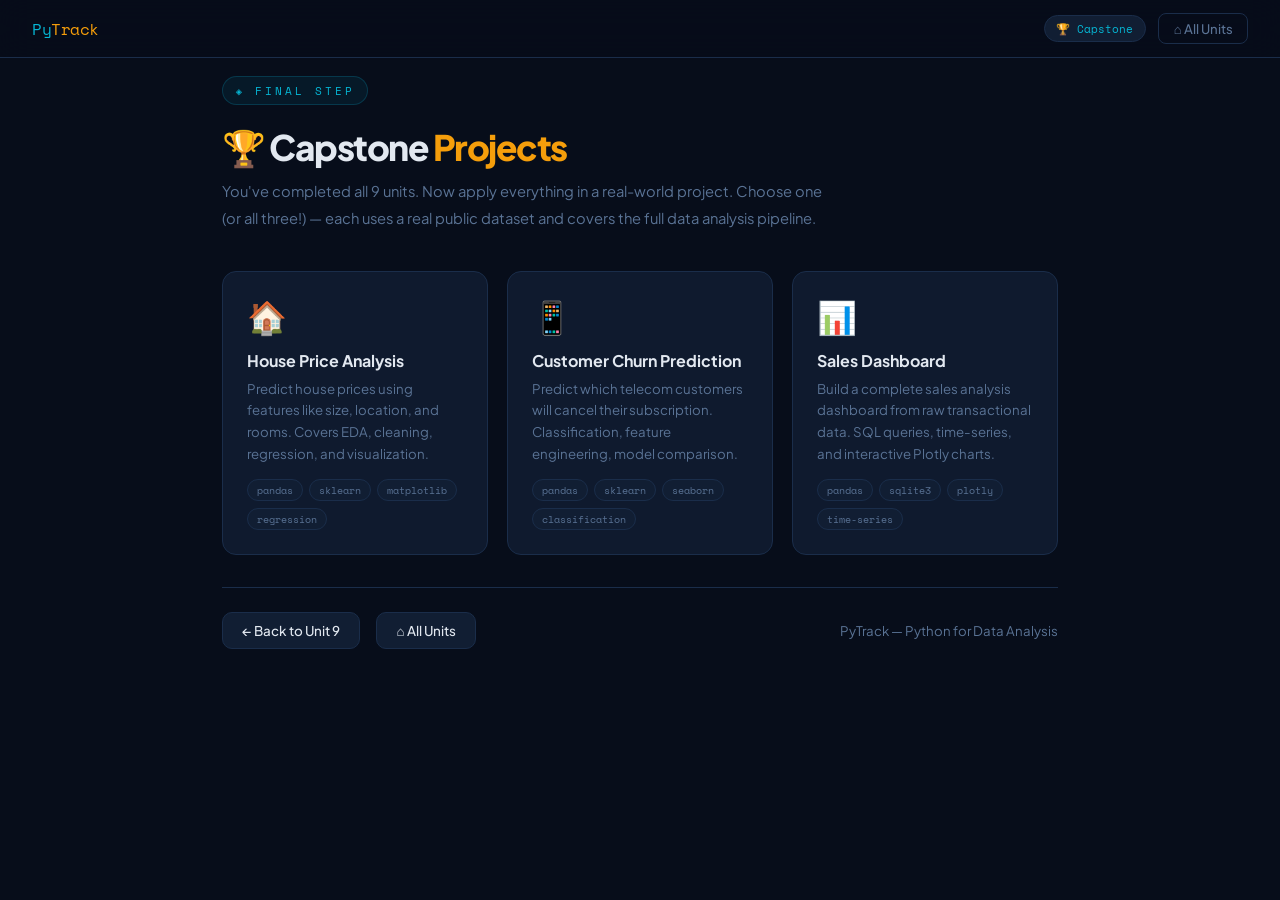
==== capstone.html @ b02cf236 "Add files via upload" ====
<!DOCTYPE html>
<html lang="en">
<head>
<meta charset="UTF-8"/>
<meta name="viewport" content="width=device-width, initial-scale=1.0"/>
<title>Capstone Projects | PyTrack</title>
<link rel="stylesheet" href="css/style.css"/>
</head>
<body>
<nav>
  <a class="nav-logo" href="index.html">Py<span>Track</span></a>
  <div class="nav-right">
    <div class="progress-badge" id="nav-progress">🏆 Capstone</div>
    <a class="btn-outline" href="index.html">⌂ All Units</a>
  </div>
</nav>

<div class="capstone-page">
  <div class="capstone-hero">
    <div class="hero-tag">Final Step</div>
    <h1>🏆 Capstone <em>Projects</em></h1>
    <p>You've completed all 9 units. Now apply everything in a real-world project. Choose one (or all three!) — each uses a real public dataset and covers the full data analysis pipeline.</p>
  </div>

  <div class="project-grid">
    <div class="project-card" id="card-1" onclick="showProject(1)">
      <div class="project-icon">🏠</div>
      <div class="project-title">House Price Analysis</div>
      <div class="project-desc">Predict house prices using features like size, location, and rooms. Covers EDA, cleaning, regression, and visualization.</div>
      <div class="project-tags">
        <span class="project-tag">pandas</span>
        <span class="project-tag">sklearn</span>
        <span class="project-tag">matplotlib</span>
        <span class="project-tag">regression</span>
      </div>
    </div>
    <div class="project-card" id="card-2" onclick="showProject(2)">
      <div class="project-icon">📱</div>
      <div class="project-title">Customer Churn Prediction</div>
      <div class="project-desc">Predict which telecom customers will cancel their subscription. Classification, feature engineering, model comparison.</div>
      <div class="project-tags">
        <span class="project-tag">pandas</span>
        <span class="project-tag">sklearn</span>
        <span class="project-tag">seaborn</span>
        <span class="project-tag">classification</span>
      </div>
    </div>
    <div class="project-card" id="card-3" onclick="showProject(3)">
      <div class="project-icon">📊</div>
      <div class="project-title">Sales Dashboard</div>
      <div class="project-desc">Build a complete sales analysis dashboard from raw transactional data. SQL queries, time-series, and interactive Plotly charts.</div>
      <div class="project-tags">
        <span class="project-tag">pandas</span>
        <span class="project-tag">sqlite3</span>
        <span class="project-tag">plotly</span>
        <span class="project-tag">time-series</span>
      </div>
    </div>
  </div>

  <!-- Project Detail: House Prices -->
  <div class="project-detail" id="detail-1">
    <h3>🏠 Project 1 — House Price Analysis</h3>
    <p style="color:var(--muted);font-size:.88rem;margin-bottom:1.2rem">Estimated time: 4-6 hours | Difficulty: ⭐⭐⭐</p>
    <ol class="project-steps">
      <li><strong>Load & Explore</strong> — Load the dataset, check dtypes, missing values, and basic stats. Answer: what's the average price? Which city has the most listings?</li>
      <li><strong>Visualize</strong> — Plot price distribution (histogram), price vs size (scatter), average price by city (bar chart). Use seaborn for a correlation heatmap.</li>
      <li><strong>Clean</strong> — Handle missing values, remove outliers (prices > 3× IQR), encode categorical columns (city, type).</li>
      <li><strong>Feature Engineering</strong> — Create: price_per_sqm, is_new (year > 2018), district_avg_price.</li>
      <li><strong>Model</strong> — Train LinearRegression and RandomForestRegressor. Compare RMSE and R² on the test set.</li>
      <li><strong>Report</strong> — Write a 1-page summary: key findings, best model, what features matter most.</li>
    </ol>
    <h3 style="margin-top:1.5rem;font-size:.95rem;color:var(--accent2)">📦 Suggested Datasets</h3>
    <table class="dataset-table">
      <thead><tr><th>Dataset</th><th>Source</th><th>Size</th></tr></thead>
      <tbody>
        <tr><td>House Prices — Advanced Regression</td><td><a class="dataset-link" href="https://www.kaggle.com/c/house-prices-advanced-regression-techniques/data" target="_blank">kaggle.com →</a></td><td>1,460 rows</td></tr>
        <tr><td>Ames Housing Dataset</td><td><a class="dataset-link" href="https://www.openml.org/d/42165" target="_blank">openml.org →</a></td><td>2,919 rows</td></tr>
        <tr><td>Cairo Real Estate (scrape)</td><td><a class="dataset-link" href="https://aqarmap.com.eg" target="_blank">aqarmap.com.eg →</a></td><td>Live data</td></tr>
      </tbody>
    </table>
    <div class="code-block" style="margin-top:1rem"><div class="code-header"><span>python — starter code</span><button class="copy-btn" onclick="copyCode(this)">copy</button></div><div class="code-body">import pandas as pd
import matplotlib.pyplot as plt
import seaborn as sns
from sklearn.model_selection import train_test_split
from sklearn.ensemble import RandomForestRegressor
from sklearn.metrics import r2_score, mean_squared_error
import numpy as np

# 1. Load data (replace with your CSV path)
df = pd.read_csv('house_prices.csv')
print(df.shape, df.dtypes)
print(df.describe())

# 2. Quick EDA
print("\nMissing values:\n", df.isnull().sum()[df.isnull().sum() > 0])
print("\nSample:\n", df.head())

# 3. Visualize price distribution
plt.figure(figsize=(10, 4))
plt.subplot(1, 2, 1)
df['SalePrice'].hist(bins=50, color='steelblue', edgecolor='black')
plt.title('Price Distribution')
plt.subplot(1, 2, 2)
sns.scatterplot(data=df, x='GrLivArea', y='SalePrice', alpha=0.5)
plt.title('Size vs Price')
plt.tight_layout()
plt.savefig('eda.png', dpi=150)
plt.show()

# 4. Simple model (extend this!)
features = ['GrLivArea', 'BedroomAbvGr', 'FullBath', 'YearBuilt']
df_clean = df[features + ['SalePrice']].dropna()
X = df_clean[features]
y = df_clean['SalePrice']

X_tr, X_te, y_tr, y_te = train_test_split(X, y, test_size=0.2, random_state=42)
model = RandomForestRegressor(100, random_state=42)
model.fit(X_tr, y_tr)
print(f"\nR²: {r2_score(y_te, model.predict(X_te)):.3f}")
print(f"RMSE: ${mean_squared_error(y_te, model.predict(X_te))**0.5:,.0f}")</div></div>
  </div>

  <!-- Project Detail: Churn -->
  <div class="project-detail" id="detail-2">
    <h3>📱 Project 2 — Customer Churn Prediction</h3>
    <p style="color:var(--muted);font-size:.88rem;margin-bottom:1.2rem">Estimated time: 5-7 hours | Difficulty: ⭐⭐⭐⭐</p>
    <ol class="project-steps">
      <li><strong>Load & Explore</strong> — Load the Telco churn dataset. What % of customers churned? Which features correlate most with churn?</li>
      <li><strong>Clean & Encode</strong> — Convert TotalCharges to numeric, encode Yes/No columns as 0/1, one-hot encode multi-class columns.</li>
      <li><strong>Visualize</strong> — Churn rate by contract type, monthly charges for churned vs retained (boxplot), correlation heatmap.</li>
      <li><strong>Feature Engineering</strong> — Create: charges_per_month_ratio, has_multiple_services (sum of add-ons).</li>
      <li><strong>Model & Compare</strong> — Train LogisticRegression, RandomForest, and GradientBoostingClassifier. Compare F1 score and ROC-AUC.</li>
      <li><strong>Business Insight</strong> — Which customers are most at risk? What would you recommend to the business to reduce churn?</li>
    </ol>
    <h3 style="margin-top:1.5rem;font-size:.95rem;color:var(--accent2)">📦 Dataset</h3>
    <table class="dataset-table">
      <thead><tr><th>Dataset</th><th>Source</th><th>Size</th></tr></thead>
      <tbody>
        <tr><td>Telco Customer Churn</td><td><a class="dataset-link" href="https://www.kaggle.com/datasets/blastchar/telco-customer-churn" target="_blank">kaggle.com →</a></td><td>7,043 rows</td></tr>
        <tr><td>IBM Churn Dataset</td><td><a class="dataset-link" href="https://www.ibm.com/communities/analytics/watson-analytics-blog/guide-to-sample-datasets/" target="_blank">ibm.com →</a></td><td>3,000 rows</td></tr>
      </tbody>
    </table>
    <div class="code-block" style="margin-top:1rem"><div class="code-header"><span>python — starter code</span><button class="copy-btn" onclick="copyCode(this)">copy</button></div><div class="code-body">import pandas as pd
import seaborn as sns
import matplotlib.pyplot as plt
from sklearn.ensemble import RandomForestClassifier, GradientBoostingClassifier
from sklearn.linear_model import LogisticRegression
from sklearn.model_selection import train_test_split, cross_val_score
from sklearn.preprocessing import StandardScaler, LabelEncoder
from sklearn.metrics import classification_report, roc_auc_score

# Load
df = pd.read_csv('WA_Fn-UseC_-Telco-Customer-Churn.csv')
df['TotalCharges'] = pd.to_numeric(df['TotalCharges'], errors='coerce')
df.dropna(inplace=True)
df['Churn'] = (df['Churn'] == 'Yes').astype(int)

print(f"Churn rate: {df['Churn'].mean():.1%}")

# Encode binary columns
binary_cols = ['Partner','Dependents','PhoneService','PaperlessBilling']
for col in binary_cols:
    df[col] = (df[col] == 'Yes').astype(int)

# One-hot encode
df = pd.get_dummies(df, columns=['InternetService','Contract','PaymentMethod'])

# Features
drop_cols = ['customerID','Churn']
X = df.drop(columns=drop_cols)
y = df['Churn']

X_tr, X_te, y_tr, y_te = train_test_split(X, y, test_size=0.2, random_state=42, stratify=y)
sc = StandardScaler()
X_tr = sc.fit_transform(X_tr); X_te = sc.transform(X_te)

# Compare models
for name, m in [
    ('Logistic',    LogisticRegression(max_iter=1000)),
    ('RandomForest',RandomForestClassifier(100, random_state=42)),
    ('GradBoost',   GradientBoostingClassifier(100, random_state=42))
]:
    m.fit(X_tr, y_tr)
    pred = m.predict(X_te)
    auc = roc_auc_score(y_te, m.predict_proba(X_te)[:,1])
    print(f"{name:15} | F1: {classification_report(y_te,pred,output_dict=True)['1']['f1-score']:.3f} | AUC: {auc:.3f}")</div></div>
  </div>

  <!-- Project Detail: Sales Dashboard -->
  <div class="project-detail" id="detail-3">
    <h3>📊 Project 3 — Sales Dashboard</h3>
    <p style="color:var(--muted);font-size:.88rem;margin-bottom:1.2rem">Estimated time: 6-8 hours | Difficulty: ⭐⭐⭐⭐⭐</p>
    <ol class="project-steps">
      <li><strong>Load into SQLite</strong> — Load the Superstore dataset into an SQLite database. Create tables: orders, products, customers.</li>
      <li><strong>SQL Analysis</strong> — Write SQL queries: monthly revenue, top 10 products, revenue by region, average order value by customer segment.</li>
      <li><strong>Time Series</strong> — Plot monthly revenue trend with 3-month rolling average. Find seasonality patterns.</li>
      <li><strong>Plotly Dashboard</strong> — Build 4 interactive charts: revenue trend, top products bar, region pie chart, profit scatter.</li>
      <li><strong>Export HTML</strong> — Use plotly.io.write_html() to export the dashboard as a standalone HTML file.</li>
      <li><strong>Insights Report</strong> — Write 5 key business insights with supporting charts.</li>
    </ol>
    <h3 style="margin-top:1.5rem;font-size:.95rem;color:var(--accent2)">📦 Dataset</h3>
    <table class="dataset-table">
      <thead><tr><th>Dataset</th><th>Source</th><th>Size</th></tr></thead>
      <tbody>
        <tr><td>Superstore Sales</td><td><a class="dataset-link" href="https://www.kaggle.com/datasets/vivek468/superstore-dataset-final" target="_blank">kaggle.com →</a></td><td>9,994 rows</td></tr>
        <tr><td>Brazilian E-Commerce (Olist)</td><td><a class="dataset-link" href="https://www.kaggle.com/datasets/olistbr/brazilian-ecommerce" target="_blank">kaggle.com →</a></td><td>100k+ rows</td></tr>
      </tbody>
    </table>
    <div class="code-block" style="margin-top:1rem"><div class="code-header"><span>python — starter code</span><button class="copy-btn" onclick="copyCode(this)">copy</button></div><div class="code-body">import pandas as pd
import sqlite3
import plotly.express as px
import plotly.graph_objects as go
from plotly.subplots import make_subplots

# 1. Load into SQLite
df = pd.read_csv('superstore.csv', encoding='latin-1')
df['Order Date'] = pd.to_datetime(df['Order Date'])
df['Month'] = df['Order Date'].dt.to_period('M').astype(str)

conn = sqlite3.connect('superstore.db')
df.to_sql('orders', conn, if_exists='replace', index=False)
print("Loaded:", len(df), "orders")

# 2. SQL analysis
monthly = pd.read_sql_query("""
  SELECT Month, SUM(Sales) as revenue, SUM(Profit) as profit,
         COUNT(*) as orders
  FROM orders GROUP BY Month ORDER BY Month
""", conn)
monthly['rolling_3m'] = monthly['revenue'].rolling(3).mean()

top_products = pd.read_sql_query("""
  SELECT "Product Name", SUM(Sales) as total
  FROM orders GROUP BY "Product Name"
  ORDER BY total DESC LIMIT 10
""", conn)

# 3. Interactive dashboard
fig = make_subplots(
    rows=2, cols=2,
    subplot_titles=['Monthly Revenue', 'Top 10 Products', 'Revenue by Region', 'Sales vs Profit'],
    specs=[[{"type":"scatter"},{"type":"bar"}],[{"type":"pie"},{"type":"scatter"}]]
)
fig.add_trace(go.Scatter(x=monthly['Month'], y=monthly['revenue'], name='Revenue', line=dict(color='#3b82f6')), row=1, col=1)
fig.add_trace(go.Scatter(x=monthly['Month'], y=monthly['rolling_3m'], name='3M Avg', line=dict(dash='dash', color='#f59e0b')), row=1, col=1)
fig.add_trace(go.Bar(x=top_products['total'], y=top_products['Product Name'], orientation='h', marker_color='#06b6d4'), row=1, col=2)

region = pd.read_sql_query("SELECT Region, SUM(Sales) as rev FROM orders GROUP BY Region", conn)
fig.add_trace(go.Pie(labels=region['Region'], values=region['rev']), row=2, col=1)
fig.add_trace(go.Scatter(x=df['Sales'], y=df['Profit'], mode='markers', marker=dict(opacity=0.4, color='#10b981')), row=2, col=2)

fig.update_layout(title='📊 Superstore Sales Dashboard', height=700, template='plotly_dark', showlegend=False)
fig.write_html('dashboard.html')
print("Dashboard saved to dashboard.html")
fig.show()</div></div>
  </div>

  <!-- Back to units -->
  <div style="margin-top:2rem;padding-top:1.5rem;border-top:1px solid var(--border);display:flex;gap:1rem;align-items:center">
    <a href="units/unit-9.html" class="btn-nav">← Back to Unit 9</a>
    <a href="index.html" class="btn-nav">⌂ All Units</a>
    <span style="color:var(--muted);font-size:.83rem;margin-left:auto">PyTrack — Python for Data Analysis</span>
  </div>
</div>

<script>
function showProject(n) {
  document.querySelectorAll('.project-detail').forEach(d => d.classList.remove('show'));
  document.querySelectorAll('.project-card').forEach(c => c.classList.remove('active'));
  const detail = document.getElementById('detail-' + n);
  const card   = document.getElementById('card-' + n);
  detail.classList.add('show');
  card.classList.add('active');
  detail.scrollIntoView({ behavior: 'smooth', block: 'nearest' });
}
function copyCode(btn) {
  const code = btn.closest('.code-block').querySelector('.code-body').textContent;
  navigator.clipboard.writeText(code).then(() => {
    btn.textContent = 'copied!';
    setTimeout(() => btn.textContent = 'copy', 2000);
  });
}
</script>
</body>
</html>
---- css/style.css ----
@import url('https://fonts.googleapis.com/css2?family=Space+Mono:wght@400;700&family=Plus+Jakarta+Sans:wght@300;400;500;600;700;800&display=swap');

:root {
  --bg:      #070d1a;
  --bg2:     #0d1525;
  --bg3:     #111e33;
  --card:    #0f1a2e;
  --border:  #1a2d4a;
  --accent:  #3b82f6;
  --accent2: #06b6d4;
  --accent3: #f59e0b;
  --green:   #10b981;
  --red:     #ef4444;
  --text:    #e2e8f0;
  --muted:   #5a7395;
  --mono:    'Space Mono', monospace;
  --sans:    'Plus Jakarta Sans', sans-serif;
  --radius:  14px;
}
*,*::before,*::after{margin:0;padding:0;box-sizing:border-box}
html{scroll-behavior:smooth}
body{background:var(--bg);color:var(--text);font-family:var(--sans);min-height:100vh;overflow-x:hidden}

/* NAV */
nav{position:fixed;top:0;left:0;right:0;z-index:100;background:rgba(7,13,26,.92);backdrop-filter:blur(16px);border-bottom:1px solid var(--border);padding:0 2rem;height:58px;display:flex;align-items:center;justify-content:space-between}
.nav-logo{font-family:var(--mono);font-size:1rem;color:var(--accent2);text-decoration:none;letter-spacing:-.5px}
.nav-logo span{color:var(--accent3)}
.nav-right{display:flex;align-items:center;gap:.8rem}
.progress-badge{font-family:var(--mono);font-size:.7rem;background:var(--bg3);border:1px solid var(--border);padding:.28rem .7rem;border-radius:20px;color:var(--accent2)}
.btn-outline{background:none;border:1px solid var(--border);color:var(--muted);padding:.36rem .9rem;border-radius:8px;cursor:pointer;font-family:var(--sans);font-size:.82rem;font-weight:500;transition:all .2s;text-decoration:none;display:inline-flex;align-items:center;gap:.4rem}
.btn-outline:hover{border-color:var(--accent);color:var(--text)}

/* HERO */
.hero{padding:100px 2rem 60px;max-width:1100px;margin:0 auto;position:relative}
.hero::before{content:'';position:absolute;top:-100px;left:-200px;width:600px;height:600px;background:radial-gradient(circle,rgba(59,130,246,.1) 0%,transparent 70%);pointer-events:none;animation:blobFloat 8s ease-in-out infinite}
.hero::after{content:'';position:absolute;top:50px;right:-100px;width:400px;height:400px;background:radial-gradient(circle,rgba(6,182,212,.07) 0%,transparent 70%);pointer-events:none;animation:blobFloat 11s ease-in-out infinite reverse}
@keyframes blobFloat{0%,100%{transform:translateY(0) scale(1)}50%{transform:translateY(-28px) scale(1.04)}}

.hero-tag{font-family:var(--mono);font-size:.68rem;color:var(--accent2);letter-spacing:3px;text-transform:uppercase;margin-bottom:1.2rem;display:inline-flex;align-items:center;gap:.6rem;background:rgba(6,182,212,.08);border:1px solid rgba(6,182,212,.2);padding:.35rem .8rem;border-radius:20px;animation:fadeInDown .6s ease both}
.hero-tag::before{content:'◈';font-size:.65rem}

h1.hero-title{font-size:clamp(2.8rem,7vw,5rem);font-weight:800;line-height:1.04;letter-spacing:-3px;margin-bottom:1.4rem;animation:fadeInUp .7s ease .1s both}
h1.hero-title em{font-style:normal;color:transparent;background:linear-gradient(135deg,var(--accent2),var(--accent));-webkit-background-clip:text;background-clip:text}

.hero-sub{color:var(--muted);font-size:1.05rem;max-width:480px;line-height:1.8;margin-bottom:2.5rem;animation:fadeInUp .7s ease .2s both}

.hero-stats{display:flex;gap:0;margin-bottom:2.5rem;flex-wrap:wrap;background:var(--bg3);border:1px solid var(--border);border-radius:var(--radius);overflow:hidden;animation:fadeInUp .7s ease .3s both;width:fit-content}
.stat{display:flex;flex-direction:column;align-items:center;gap:.2rem;padding:1rem 2rem;border-right:1px solid var(--border)}
.stat:last-child{border-right:none}
.stat-num{font-family:var(--mono);font-size:1.6rem;font-weight:700;background:linear-gradient(135deg,var(--accent2),var(--accent));-webkit-background-clip:text;background-clip:text;color:transparent}
.stat-lbl{font-size:.68rem;color:var(--muted);text-transform:uppercase;letter-spacing:1px}

.overall-progress{background:var(--bg3);border:1px solid var(--border);border-radius:var(--radius);padding:1rem 1.4rem;margin-bottom:2.8rem;display:flex;align-items:center;gap:1.5rem;animation:fadeInUp .7s ease .4s both}
.op-label{font-family:var(--mono);font-size:.67rem;color:var(--muted);white-space:nowrap;text-transform:uppercase;letter-spacing:1px}
.op-bar{flex:1;height:5px;background:var(--border);border-radius:3px;overflow:hidden}
.op-fill{height:100%;background:linear-gradient(90deg,var(--accent),var(--accent2));border-radius:3px;transition:width .6s ease}
.op-pct{font-family:var(--mono);font-size:.82rem;color:var(--accent2);white-space:nowrap}

/* UNIT CARDS */
.units-grid{display:grid;grid-template-columns:repeat(auto-fill,minmax(270px,1fr));gap:1rem}

.unit-card{background:var(--card);border:1px solid var(--border);border-radius:var(--radius);padding:1.3rem;cursor:pointer;transition:border-color .2s,transform .2s,box-shadow .2s;text-decoration:none;display:block;color:inherit;position:relative;overflow:hidden}
.unit-card:nth-child(1){animation:fadeInUp .5s ease .05s both}
.unit-card:nth-child(2){animation:fadeInUp .5s ease .1s both}
.unit-card:nth-child(3){animation:fadeInUp .5s ease .15s both}
.unit-card:nth-child(4){animation:fadeInUp .5s ease .2s both}
.unit-card:nth-child(5){animation:fadeInUp .5s ease .25s both}
.unit-card:nth-child(6){animation:fadeInUp .5s ease .3s both}
.unit-card:nth-child(7){animation:fadeInUp .5s ease .35s both}
.unit-card:nth-child(8){animation:fadeInUp .5s ease .4s both}
.unit-card:hover{border-color:var(--accent2);transform:translateY(-4px);box-shadow:0 16px 48px rgba(6,182,212,.1)}
.unit-card.done{border-color:rgba(16,185,129,.3)}
.unit-card::before{content:'';position:absolute;left:0;top:0;bottom:0;width:3px;background:linear-gradient(180deg,var(--accent),var(--accent2));opacity:0;transition:opacity .2s}
.unit-card:hover::before{opacity:1}
.unit-card.done::before{background:var(--green);opacity:.5}

.unit-top{display:flex;align-items:center;gap:.8rem;margin-bottom:.85rem}
.unit-icon-wrap{width:38px;height:38px;border-radius:9px;background:var(--bg3);border:1px solid var(--border);display:grid;place-items:center;font-size:1.15rem;flex-shrink:0}
.unit-meta{flex:1;min-width:0}
.unit-num{font-family:var(--mono);font-size:.62rem;color:var(--muted);letter-spacing:1px;margin-bottom:.1rem}
.unit-title{font-size:.96rem;font-weight:700;color:var(--text);white-space:nowrap;overflow:hidden;text-overflow:ellipsis}
.unit-done-badge{width:22px;height:22px;background:var(--green);border-radius:50%;display:grid;place-items:center;font-size:.68rem;color:#fff;flex-shrink:0}

.unit-desc{font-size:.8rem;color:var(--muted);line-height:1.6;margin-bottom:.9rem}

.unit-prog-row{display:flex;align-items:center;gap:.7rem}
.unit-prog-bar{flex:1;height:3px;background:var(--border);border-radius:2px;overflow:hidden}
.unit-prog-fill{height:100%;background:linear-gradient(90deg,var(--accent),var(--accent2));border-radius:2px;transition:width .5s ease}
.unit-prog-label{font-family:var(--mono);font-size:.62rem;color:var(--muted);white-space:nowrap}

/* UNIT PAGE */
.unit-page{max-width:900px;margin:0 auto;padding:76px 2rem 60px}
.breadcrumb{font-family:var(--mono);font-size:.68rem;color:var(--muted);margin-bottom:1.5rem;display:flex;align-items:center;gap:.5rem}
.breadcrumb a{color:var(--muted);text-decoration:none}
.breadcrumb a:hover{color:var(--accent2)}
.breadcrumb span{color:var(--text)}
.unit-header{margin-bottom:1.8rem}
.unit-header h2{font-size:1.8rem;font-weight:800;letter-spacing:-1px;margin-bottom:.4rem;animation:fadeInUp .4s ease both}
.unit-header p{color:var(--muted);font-size:.88rem}

/* TABS */
.tabs{display:flex;gap:.25rem;flex-wrap:nowrap;overflow-x:auto;overflow-y:visible;border-bottom:1px solid var(--border);margin-bottom:1.8rem;padding-bottom:0;scrollbar-width:thin;scrollbar-color:var(--border) transparent;-webkit-overflow-scrolling:touch}
.tabs::-webkit-scrollbar{height:3px}.tabs::-webkit-scrollbar-track{background:transparent}.tabs::-webkit-scrollbar-thumb{background:var(--border);border-radius:3px}
.tab-btn{font-family:var(--sans);font-size:.78rem;font-weight:500;padding:.52rem .9rem;background:none;border:none;border-bottom:2px solid transparent;color:var(--muted);cursor:pointer;transition:all .2s;margin-bottom:-1px;white-space:nowrap;flex-shrink:0;border-radius:6px 6px 0 0}
.tab-btn:hover:not(.active){color:var(--text);background:var(--bg3)}
.tab-btn.active{color:var(--accent2);border-bottom-color:var(--accent2);background:rgba(6,182,212,.05)}
.tab-btn.done-tab{color:var(--green)}
.tab-btn.done-tab.active{border-bottom-color:var(--green);background:rgba(16,185,129,.05)}

/* LESSON PANEL */
.lesson-panel{display:none}
.lesson-panel.active{display:block;animation:fadeInUp .3s ease}
@keyframes fadeInUp{from{opacity:0;transform:translateY(12px)}to{opacity:1;transform:translateY(0)}}
@keyframes fadeInDown{from{opacity:0;transform:translateY(-12px)}to{opacity:1;transform:translateY(0)}}

.lesson-body{background:var(--card);border:1px solid var(--border);border-radius:var(--radius);padding:1.8rem;line-height:1.85}
.lesson-body h3{font-size:1.06rem;font-weight:700;margin:1.5rem 0 .72rem;color:var(--accent2);display:flex;align-items:center;gap:.45rem}
.lesson-body h3::before{content:'▸';font-size:.78rem;opacity:.7}
.lesson-body h3:first-child{margin-top:0}
.lesson-body p{color:var(--text);margin-bottom:.8rem;opacity:.9;font-size:.92rem}
.lesson-body ul,.lesson-body ol{padding-left:1.5rem;margin-bottom:.8rem;opacity:.9;font-size:.92rem}
.lesson-body li{margin-bottom:.32rem}
.lesson-body strong{color:var(--text);font-weight:600}

.code-block{background:#060d18;border:1px solid #1a2d4a;border-radius:10px;margin:1rem 0;overflow:hidden}
.code-header{background:#0a1628;padding:.42rem 1rem;font-family:var(--mono);font-size:.63rem;color:var(--muted);display:flex;justify-content:space-between;align-items:center;border-bottom:1px solid #1a2d4a}
.copy-btn{cursor:pointer;color:var(--muted);background:none;border:none;font-family:var(--mono);font-size:.63rem;transition:color .2s;padding:.2rem .4rem;border-radius:4px}
.copy-btn:hover{color:var(--accent2);background:rgba(6,182,212,.1)}
.code-body{padding:1.1rem 1.4rem;font-family:var(--mono);font-size:.81rem;line-height:1.72;overflow-x:auto;white-space:pre;color:#b8d0f0}

.output-block{background:#03100a;border:1px solid #0f3020;border-radius:10px;padding:.82rem 1.3rem;margin:.4rem 0 1rem;font-family:var(--mono);font-size:.78rem;color:#34d399;line-height:1.65;white-space:pre-wrap}
.output-label{font-size:.6rem;color:#1a6040;text-transform:uppercase;letter-spacing:1px;margin-bottom:.3rem}

.tip-box{background:rgba(245,158,11,.06);border-left:3px solid var(--accent3);border-radius:0 10px 10px 0;padding:.88rem 1.1rem;margin:1rem 0;font-size:.87rem;color:var(--text);opacity:.95}
.tip-box strong{color:var(--accent3)}
.note-box{background:rgba(6,182,212,.06);border-left:3px solid var(--accent2);border-radius:0 10px 10px 0;padding:.88rem 1.1rem;margin:1rem 0;font-size:.87rem;color:var(--text);opacity:.95}
.note-box strong{color:var(--accent2)}
.ci{font-family:var(--mono);background:rgba(59,130,246,.15);border:1px solid rgba(59,130,246,.25);padding:.1rem .36rem;border-radius:4px;font-size:.83em;color:#93c5fd}

/* TASK SECTION */
.task-section{margin-top:1.5rem;background:linear-gradient(135deg,#0d1f14 0%,#0a1a2e 100%);border:1px solid rgba(245,158,11,.22);border-radius:var(--radius);padding:1.5rem;position:relative;overflow:hidden}
.task-section::before{content:'';position:absolute;top:-40px;right:-40px;width:130px;height:130px;background:radial-gradient(circle,rgba(245,158,11,.1),transparent 70%);pointer-events:none}
.task-header{display:flex;align-items:center;gap:.7rem;margin-bottom:.9rem}
.task-badge{font-family:var(--mono);font-size:.62rem;font-weight:700;letter-spacing:1.5px;text-transform:uppercase;color:#0d1f14;background:linear-gradient(135deg,var(--accent3),#f97316);padding:.26rem .65rem;border-radius:5px}
.task-title{font-weight:700;font-size:.98rem;color:var(--text)}
.task-desc{color:#c4bda8;font-size:.88rem;line-height:1.75;margin-bottom:1rem;padding:.75rem .95rem;background:rgba(245,158,11,.05);border-radius:8px;border:1px solid rgba(245,158,11,.1)}
.task-starter-label{font-family:var(--mono);font-size:.61rem;color:#7a6a4a;text-transform:uppercase;letter-spacing:1.5px;margin-bottom:.32rem}
.btn-show-solution{margin-top:.65rem;background:rgba(245,158,11,.1);border:1px solid rgba(245,158,11,.28);color:var(--accent3);padding:.5rem 1rem;border-radius:8px;cursor:pointer;font-family:var(--sans);font-size:.83rem;font-weight:600;transition:all .2s;display:inline-flex;align-items:center;gap:.4rem}
.btn-show-solution:hover{background:rgba(245,158,11,.16);border-color:var(--accent3)}
.task-solution{margin-top:1rem;animation:fadeInUp .3s ease}
.solution-label{font-family:var(--mono);font-size:.61rem;color:var(--green);text-transform:uppercase;letter-spacing:1.5px;margin-bottom:.4rem;display:flex;align-items:center;gap:.4rem}
.solution-label::before{content:'';width:14px;height:1px;background:var(--green)}

/* QUIZ BAR */
.lesson-quiz-bar{display:flex;align-items:center;gap:1rem;margin-top:1.4rem;padding:.9rem 1.1rem;background:var(--bg3);border:1px solid var(--border);border-radius:var(--radius)}
.quiz-done-badge{font-family:var(--mono);font-size:.68rem;color:var(--green);background:rgba(16,185,129,.1);border:1px solid rgba(16,185,129,.28);padding:.26rem .65rem;border-radius:20px;display:none;align-items:center;gap:.3rem}

/* LESSON NAV */
.lesson-nav{display:flex;justify-content:space-between;align-items:center;margin-top:1.3rem;padding-top:1.3rem;border-top:1px solid var(--border)}
.btn-nav{background:var(--bg3);border:1px solid var(--border);color:var(--text);padding:.58rem 1.2rem;border-radius:10px;cursor:pointer;font-family:var(--sans);font-size:.84rem;font-weight:500;transition:all .2s;text-decoration:none;display:inline-flex;align-items:center;gap:.4rem}
.btn-nav:hover{border-color:var(--accent);background:var(--card)}
.btn-nav:disabled{opacity:.25;cursor:not-allowed;pointer-events:none}
.btn-mark{background:linear-gradient(135deg,var(--green),#059669);border:none;color:#fff;padding:.58rem 1.3rem;border-radius:10px;cursor:pointer;font-family:var(--sans);font-size:.84rem;font-weight:700;transition:all .2s;display:inline-flex;align-items:center;gap:.4rem}
.btn-mark:hover{opacity:.88;transform:translateY(-1px);box-shadow:0 6px 18px rgba(16,185,129,.28)}
.btn-mark.marked{background:rgba(16,185,129,.1);border:1px solid rgba(16,185,129,.3);color:var(--green);cursor:default;transform:none;box-shadow:none}
.btn-quiz{background:linear-gradient(135deg,var(--accent),var(--accent2));border:none;color:#fff;padding:.58rem 1.3rem;border-radius:10px;cursor:pointer;font-family:var(--sans);font-size:.84rem;font-weight:600;transition:all .2s;display:inline-flex;align-items:center;gap:.4rem}
.btn-quiz:hover{opacity:.88;transform:translateY(-1px);box-shadow:0 6px 18px rgba(59,130,246,.22)}

/* MODAL */
.modal-overlay{position:fixed;inset:0;background:rgba(0,0,0,.85);backdrop-filter:blur(10px);z-index:200;display:none;place-items:center;padding:1rem}
.modal-overlay.open{display:grid;animation:fadeIn .2s ease}
@keyframes fadeIn{from{opacity:0}to{opacity:1}}
.modal{background:var(--bg2);border:1px solid var(--border);border-radius:18px;padding:1.8rem;max-width:560px;width:100%;max-height:88vh;overflow-y:auto;animation:slideUp .25s ease}
@keyframes slideUp{from{opacity:0;transform:translateY(22px)}to{opacity:1;transform:translateY(0)}}
@keyframes scaleIn{from{transform:scale(.5);opacity:0}to{transform:scale(1);opacity:1}}
.modal-header{display:flex;justify-content:space-between;align-items:center;margin-bottom:1.3rem}
.modal-header h3{font-size:1.03rem;font-weight:700}
.modal-close{background:none;border:none;color:var(--muted);font-size:1.5rem;cursor:pointer;line-height:1;width:30px;height:30px;border-radius:6px;display:grid;place-items:center;transition:.2s}
.modal-close:hover{background:var(--bg3);color:var(--text)}
.quiz-num{font-family:var(--mono);font-size:.63rem;color:var(--muted);margin-bottom:.48rem;letter-spacing:.5px}
.quiz-q{font-size:.94rem;font-weight:600;margin-bottom:.95rem;color:var(--text);line-height:1.65}
.quiz-options{display:flex;flex-direction:column;gap:.48rem;margin-bottom:1.1rem}
.quiz-option{background:var(--bg3);border:1px solid var(--border);border-radius:10px;padding:.7rem .95rem;cursor:pointer;transition:all .18s;font-size:.87rem;color:var(--text);text-align:left;font-family:var(--sans)}
.quiz-option:hover:not(.selected):not(.correct):not(.wrong){border-color:var(--accent);background:rgba(59,130,246,.06)}
.quiz-option.selected{border-color:var(--accent);background:rgba(59,130,246,.1)}
.quiz-option.correct{border-color:var(--green);background:rgba(16,185,129,.1);color:var(--green);font-weight:600}
.quiz-option.wrong{border-color:var(--red);background:rgba(239,68,68,.08);color:var(--red)}
.quiz-feedback{padding:.7rem .95rem;border-radius:8px;font-size:.85rem;margin-bottom:.95rem;display:none;line-height:1.6}
.quiz-feedback.show{display:block;animation:fadeInUp .25s ease}
.quiz-feedback.correct{background:rgba(16,185,129,.08);border:1px solid rgba(16,185,129,.28);color:#6ee7b7}
.quiz-feedback.wrong{background:rgba(239,68,68,.08);border:1px solid rgba(239,68,68,.28);color:#fca5a5}
.quiz-actions{display:flex;justify-content:flex-end}
.btn-check{background:linear-gradient(135deg,var(--accent),var(--accent2));border:none;color:#fff;padding:.56rem 1.25rem;border-radius:8px;cursor:pointer;font-weight:700;font-size:.85rem;transition:.2s;font-family:var(--sans)}
.btn-check:hover{opacity:.88}
.btn-check:disabled{opacity:.28;cursor:not-allowed}
.quiz-score{text-align:center;padding:1.2rem 0}
.score-circle{width:88px;height:88px;border-radius:50%;border:3px solid var(--accent2);display:flex;flex-direction:column;align-items:center;justify-content:center;margin:0 auto 1.1rem;background:rgba(6,182,212,.06);animation:scaleIn .4s cubic-bezier(.34,1.56,.64,1) both}
.score-num{font-family:var(--mono);font-size:1.5rem;font-weight:700;color:var(--accent2)}
.score-total{font-family:var(--mono);font-size:.68rem;color:var(--muted)}
.score-msg{font-size:1.08rem;font-weight:700;margin-bottom:.4rem}
.score-sub{color:var(--muted);font-size:.84rem;margin-bottom:1.3rem}
.score-btns{display:flex;gap:.7rem;justify-content:center}

/* UNIT PILLS — hide, using new progress row */
.unit-pills{display:none}

@media(max-width:640px){
  h1.hero-title{font-size:2.4rem;letter-spacing:-2px}
  .hero-stats{width:100%}
  .stat{padding:.8rem 1.2rem}
  .lesson-body{padding:1.2rem}
  .task-section{padding:1.1rem}
  .modal{padding:1.2rem;border-radius:14px}
  nav{padding:0 1rem}
  .tab-btn{font-size:.72rem;padding:.44rem .65rem}
}

/* ═══════════════════════════════════════
   SIDEBAR LAYOUT
═══════════════════════════════════════ */
.lesson-page { display:flex; min-height:100vh; padding-top:58px; }

/* SIDEBAR */
.sidebar {
  width:260px; flex-shrink:0;
  background:var(--bg2); border-right:1px solid var(--border);
  position:fixed; top:58px; left:0; bottom:0;
  overflow-y:auto; z-index:100;
  scrollbar-width:thin; scrollbar-color:var(--border) transparent;
}
.sidebar::-webkit-scrollbar { width:4px; }
.sidebar::-webkit-scrollbar-thumb { background:var(--border); border-radius:2px; }

.sidebar-logo {
  padding:.9rem 1rem;
  border-bottom:1px solid var(--border);
  margin-bottom:.4rem;
}
.sidebar-home {
  font-family:var(--mono); font-size:.78rem; color:var(--muted);
  text-decoration:none; display:flex; align-items:center; gap:.5rem;
  transition:color .2s;
}
.sidebar-home:hover { color:var(--accent2); }

.sidebar-inner { padding:.4rem 0 3rem; }

/* Unit group header */
.sidebar-unit-header {
  display:flex; align-items:center; gap:.6rem;
  padding:.58rem 1rem; cursor:pointer;
  font-size:.76rem; font-weight:700; color:var(--muted);
  transition:color .15s; border-left:3px solid transparent;
  user-select:none;
}
.sidebar-unit-header:hover { color:var(--text); }
.sidebar-unit-header.active-unit { color:var(--text); border-left-color:var(--accent2); }

.sidebar-unit-arrow {
  margin-left:auto; font-size:.55rem;
  transition:transform .2s; opacity:.45;
}
.sidebar-unit-header.open .sidebar-unit-arrow { transform:rotate(90deg); opacity:.8; }

/* Lessons list */
.sidebar-lessons { display:none; }
.sidebar-lessons.open { display:block; }

.sidebar-lesson {
  display:flex; align-items:center; gap:.55rem;
  padding:.44rem 1rem .44rem 2rem;
  font-size:.75rem; color:var(--muted);
  text-decoration:none; cursor:pointer;
  transition:all .15s; border-left:3px solid transparent;
}
.sidebar-lesson:hover { color:var(--text); background:rgba(255,255,255,.025); }
.sidebar-lesson.active {
  color:var(--accent2); font-weight:600;
  background:rgba(6,182,212,.07);
  border-left-color:var(--accent2);
}

/* Checkmark circle */
.lesson-check {
  width:13px; height:13px; border-radius:50%;
  border:1.5px solid var(--border);
  display:grid; place-items:center; font-size:.5rem;
  flex-shrink:0; transition:all .2s; color:transparent;
}
.sidebar-lesson.done-lesson .lesson-check {
  background:var(--green); border-color:var(--green); color:#fff;
}

/* MAIN CONTENT */
.lesson-main {
  margin-left:260px; flex:1;
  padding:2rem 2.5rem 4rem;
  max-width:860px;
}

.lesson-title-bar { margin-bottom:1.6rem; }
.lesson-title-bar h2 {
  font-size:1.7rem; font-weight:800; letter-spacing:-1px;
  margin-bottom:.35rem; animation:fadeInUp .4s ease both;
}
.lesson-title-bar p { color:var(--muted); font-size:.86rem; }

/* LESSON PANELS */
.lesson-panel { display:none; }
.lesson-panel.active { display:block; animation:fadeInUp .3s ease; }

/* LESSON NAV in main */
.lesson-nav {
  display:flex; justify-content:space-between; align-items:center;
  margin-top:1.3rem; padding-top:1.3rem; border-top:1px solid var(--border);
}

/* BREADCRUMB */
.breadcrumb {
  font-family:var(--mono); font-size:.67rem; color:var(--muted);
  margin-bottom:1.4rem; display:flex; align-items:center; gap:.45rem;
}
.breadcrumb a { color:var(--muted); text-decoration:none; }
.breadcrumb a:hover { color:var(--accent2); }
.breadcrumb span { color:var(--text); }

/* LESSON BODY */
.lesson-body {
  background:var(--card); border:1px solid var(--border);
  border-radius:var(--radius); padding:1.8rem; line-height:1.85;
}
.lesson-body h3 {
  font-size:1.05rem; font-weight:700; margin:1.5rem 0 .7rem;
  color:var(--accent2); display:flex; align-items:center; gap:.45rem;
}
.lesson-body h3::before { content:'▸'; font-size:.78rem; opacity:.7; }
.lesson-body h3:first-child { margin-top:0; }
.lesson-body p { color:var(--text); margin-bottom:.8rem; opacity:.9; font-size:.92rem; }
.lesson-body ul, .lesson-body ol { padding-left:1.5rem; margin-bottom:.8rem; opacity:.9; font-size:.92rem; }
.lesson-body li { margin-bottom:.32rem; }
.lesson-body strong { color:var(--text); font-weight:600; }

/* CODE */
.code-block { background:#060d18; border:1px solid #1a2d4a; border-radius:10px; margin:1rem 0; overflow:hidden; }
.code-header { background:#0a1628; padding:.42rem 1rem; font-family:var(--mono); font-size:.63rem; color:var(--muted); display:flex; justify-content:space-between; align-items:center; border-bottom:1px solid #1a2d4a; }
.copy-btn { cursor:pointer; color:var(--muted); background:none; border:none; font-family:var(--mono); font-size:.63rem; transition:color .2s; padding:.2rem .4rem; border-radius:4px; }
.copy-btn:hover { color:var(--accent2); background:rgba(6,182,212,.1); }
.code-body { padding:1.1rem 1.4rem; font-family:var(--mono); font-size:.81rem; line-height:1.72; overflow-x:auto; white-space:pre; color:#b8d0f0; }

/* OUTPUT */
.output-block { background:#03100a; border:1px solid #0f3020; border-radius:10px; padding:.82rem 1.3rem; margin:.4rem 0 1rem; font-family:var(--mono); font-size:.78rem; color:#34d399; line-height:1.65; white-space:pre-wrap; }
.output-label { font-size:.6rem; color:#1a6040; text-transform:uppercase; letter-spacing:1px; margin-bottom:.3rem; }

/* TIP / NOTE */
.tip-box { background:rgba(245,158,11,.06); border-left:3px solid var(--accent3); border-radius:0 10px 10px 0; padding:.88rem 1.1rem; margin:1rem 0; font-size:.87rem; }
.tip-box strong { color:var(--accent3); }
.note-box { background:rgba(6,182,212,.06); border-left:3px solid var(--accent2); border-radius:0 10px 10px 0; padding:.88rem 1.1rem; margin:1rem 0; font-size:.87rem; }
.note-box strong { color:var(--accent2); }
.ci { font-family:var(--mono); background:rgba(59,130,246,.15); border:1px solid rgba(59,130,246,.25); padding:.1rem .36rem; border-radius:4px; font-size:.83em; color:#93c5fd; }

/* TASK */
.task-section { margin-top:1.5rem; background:linear-gradient(135deg,#0d1f14 0%,#0a1a2e 100%); border:1px solid rgba(245,158,11,.22); border-radius:var(--radius); padding:1.5rem; position:relative; overflow:hidden; }
.task-section::before { content:''; position:absolute; top:-40px; right:-40px; width:130px; height:130px; background:radial-gradient(circle,rgba(245,158,11,.1),transparent 70%); pointer-events:none; }
.task-header { display:flex; align-items:center; gap:.7rem; margin-bottom:.9rem; }
.task-badge { font-family:var(--mono); font-size:.62rem; font-weight:700; letter-spacing:1.5px; text-transform:uppercase; color:#0d1f14; background:linear-gradient(135deg,var(--accent3),#f97316); padding:.26rem .65rem; border-radius:5px; }
.task-title { font-weight:700; font-size:.98rem; color:var(--text); }
.task-desc { color:#c4bda8; font-size:.88rem; line-height:1.75; margin-bottom:1rem; padding:.75rem .95rem; background:rgba(245,158,11,.05); border-radius:8px; border:1px solid rgba(245,158,11,.1); }
.task-starter-label { font-family:var(--mono); font-size:.61rem; color:#7a6a4a; text-transform:uppercase; letter-spacing:1.5px; margin-bottom:.32rem; }
.btn-show-solution { margin-top:.65rem; background:rgba(245,158,11,.1); border:1px solid rgba(245,158,11,.28); color:var(--accent3); padding:.5rem 1rem; border-radius:8px; cursor:pointer; font-family:var(--sans); font-size:.83rem; font-weight:600; transition:all .2s; display:inline-flex; align-items:center; gap:.4rem; }
.btn-show-solution:hover { background:rgba(245,158,11,.16); border-color:var(--accent3); }
.task-solution { margin-top:1rem; animation:fadeInUp .3s ease; }
.solution-label { font-family:var(--mono); font-size:.61rem; color:var(--green); text-transform:uppercase; letter-spacing:1.5px; margin-bottom:.4rem; display:flex; align-items:center; gap:.4rem; }
.solution-label::before { content:''; width:14px; height:1px; background:var(--green); }

/* QUIZ BAR */
.lesson-quiz-bar { display:flex; align-items:center; gap:1rem; margin-top:1.4rem; padding:.9rem 1.1rem; background:var(--bg3); border:1px solid var(--border); border-radius:var(--radius); }
.quiz-done-badge { font-family:var(--mono); font-size:.68rem; color:var(--green); background:rgba(16,185,129,.1); border:1px solid rgba(16,185,129,.28); padding:.26rem .65rem; border-radius:20px; display:none; }

/* NAV BUTTONS */
.btn-nav { background:var(--bg3); border:1px solid var(--border); color:var(--text); padding:.58rem 1.2rem; border-radius:10px; cursor:pointer; font-family:var(--sans); font-size:.84rem; font-weight:500; transition:all .2s; text-decoration:none; display:inline-flex; align-items:center; gap:.4rem; }
.btn-nav:hover { border-color:var(--accent); background:var(--card); }
.btn-nav:disabled { opacity:.25; cursor:not-allowed; pointer-events:none; }
.btn-mark { background:linear-gradient(135deg,var(--green),#059669); border:none; color:#fff; padding:.58rem 1.3rem; border-radius:10px; cursor:pointer; font-family:var(--sans); font-size:.84rem; font-weight:700; transition:all .2s; display:inline-flex; align-items:center; gap:.4rem; }
.btn-mark:hover { opacity:.88; transform:translateY(-1px); box-shadow:0 6px 18px rgba(16,185,129,.28); }
.btn-mark.marked { background:rgba(16,185,129,.1); border:1px solid rgba(16,185,129,.3); color:var(--green); cursor:default; transform:none; box-shadow:none; }
.btn-quiz { background:linear-gradient(135deg,var(--accent),var(--accent2)); border:none; color:#fff; padding:.58rem 1.3rem; border-radius:10px; cursor:pointer; font-family:var(--sans); font-size:.84rem; font-weight:600; transition:all .2s; display:inline-flex; align-items:center; gap:.4rem; }
.btn-quiz:hover { opacity:.88; transform:translateY(-1px); }

/* MODAL */
.modal-overlay { position:fixed; inset:0; background:rgba(0,0,0,.85); backdrop-filter:blur(10px); z-index:300; display:none; place-items:center; padding:1rem; }
.modal-overlay.open { display:grid; animation:fadeIn .2s ease; }
@keyframes fadeIn { from{opacity:0} to{opacity:1} }
.modal { background:var(--bg2); border:1px solid var(--border); border-radius:18px; padding:1.8rem; max-width:560px; width:100%; max-height:88vh; overflow-y:auto; animation:slideUp .25s ease; }
@keyframes slideUp { from{opacity:0;transform:translateY(22px)} to{opacity:1;transform:translateY(0)} }
@keyframes scaleIn { from{transform:scale(.5);opacity:0} to{transform:scale(1);opacity:1} }
.modal-header { display:flex; justify-content:space-between; align-items:center; margin-bottom:1.3rem; }
.modal-header h3 { font-size:1.03rem; font-weight:700; }
.modal-close { background:none; border:none; color:var(--muted); font-size:1.5rem; cursor:pointer; line-height:1; width:30px; height:30px; border-radius:6px; display:grid; place-items:center; transition:.2s; }
.modal-close:hover { background:var(--bg3); color:var(--text); }
.quiz-num { font-family:var(--mono); font-size:.63rem; color:var(--muted); margin-bottom:.48rem; }
.quiz-q { font-size:.94rem; font-weight:600; margin-bottom:.95rem; line-height:1.65; }
.quiz-options { display:flex; flex-direction:column; gap:.48rem; margin-bottom:1.1rem; }
.quiz-option { background:var(--bg3); border:1px solid var(--border); border-radius:10px; padding:.7rem .95rem; cursor:pointer; transition:all .18s; font-size:.87rem; color:var(--text); text-align:left; font-family:var(--sans); }
.quiz-option:hover:not(.selected):not(.correct):not(.wrong) { border-color:var(--accent); background:rgba(59,130,246,.06); }
.quiz-option.selected { border-color:var(--accent); background:rgba(59,130,246,.1); }
.quiz-option.correct { border-color:var(--green); background:rgba(16,185,129,.1); color:var(--green); font-weight:600; }
.quiz-option.wrong { border-color:var(--red); background:rgba(239,68,68,.08); color:var(--red); }
.quiz-feedback { padding:.7rem .95rem; border-radius:8px; font-size:.85rem; margin-bottom:.95rem; display:none; line-height:1.6; }
.quiz-feedback.show { display:block; animation:fadeInUp .25s ease; }
.quiz-feedback.correct { background:rgba(16,185,129,.08); border:1px solid rgba(16,185,129,.28); color:#6ee7b7; }
.quiz-feedback.wrong { background:rgba(239,68,68,.08); border:1px solid rgba(239,68,68,.28); color:#fca5a5; }
.quiz-actions { display:flex; justify-content:flex-end; }
.btn-check { background:linear-gradient(135deg,var(--accent),var(--accent2)); border:none; color:#fff; padding:.56rem 1.25rem; border-radius:8px; cursor:pointer; font-weight:700; font-size:.85rem; transition:.2s; font-family:var(--sans); }
.btn-check:hover { opacity:.88; }
.btn-check:disabled { opacity:.28; cursor:not-allowed; }
.quiz-score { text-align:center; padding:1.2rem 0; }
.score-circle { width:88px; height:88px; border-radius:50%; border:3px solid var(--accent2); display:flex; flex-direction:column; align-items:center; justify-content:center; margin:0 auto 1.1rem; background:rgba(6,182,212,.06); animation:scaleIn .4s cubic-bezier(.34,1.56,.64,1) both; }
.score-num { font-family:var(--mono); font-size:1.5rem; font-weight:700; color:var(--accent2); }
.score-total { font-family:var(--mono); font-size:.68rem; color:var(--muted); }
.score-msg { font-size:1.08rem; font-weight:700; margin-bottom:.4rem; }
.score-sub { color:var(--muted); font-size:.84rem; margin-bottom:1.3rem; }
.score-btns { display:flex; gap:.7rem; justify-content:center; }

/* ANIMATIONS */
@keyframes fadeInUp { from{opacity:0;transform:translateY(12px)} to{opacity:1;transform:translateY(0)} }
@keyframes fadeInDown { from{opacity:0;transform:translateY(-12px)} to{opacity:1;transform:translateY(0)} }

/* RESPONSIVE */
@media(max-width:768px) {
  .sidebar { transform:translateX(-100%); transition:transform .3s; }
  .sidebar.open { transform:translateX(0); }
  .lesson-main { margin-left:0; padding:1.5rem 1rem 3rem; }
}
@media(max-width:640px) {
  h1.hero-title { font-size:2.4rem; letter-spacing:-2px; }
  .hero-stats { width:100%; }
  .lesson-body { padding:1.2rem; }
  .task-section { padding:1.1rem; }
  .modal { padding:1.2rem; border-radius:14px; }
  nav { padding:0 1rem; }
}

/* ═══════════════════════════════════════════
   CODE PLAYGROUND STYLES
═══════════════════════════════════════════ */
.playground-fab {
  position: fixed;
  bottom: 24px;
  right: 24px;
  z-index: 150;
  background: linear-gradient(135deg, #7c3aed, #4f46e5);
  color: #fff;
  border: none;
  padding: .62rem 1.25rem;
  border-radius: 50px;
  cursor: pointer;
  font-family: var(--mono);
  font-size: .78rem;
  font-weight: 700;
  letter-spacing: .5px;
  box-shadow: 0 6px 28px rgba(124,58,237,.4);
  transition: transform .2s, box-shadow .2s;
  display: inline-flex;
  align-items: center;
  gap: .45rem;
}
.playground-fab:hover {
  transform: translateY(-3px);
  box-shadow: 0 10px 36px rgba(124,58,237,.5);
}
.playground-modal-inner {
  max-width: 780px !important;
  width: 96vw !important;
}
.pg-status {
  display: flex;
  align-items: center;
  gap: .7rem;
  font-size: .83rem;
  color: var(--muted);
  margin-bottom: .8rem;
  padding: .6rem .9rem;
  background: rgba(124,58,237,.08);
  border: 1px solid rgba(124,58,237,.22);
  border-radius: 8px;
}
.pg-spinner {
  width: 14px; height: 14px;
  border: 2px solid rgba(124,58,237,.3);
  border-top-color: #7c3aed;
  border-radius: 50%;
  animation: spin .8s linear infinite;
  flex-shrink: 0;
}
@keyframes spin { to { transform: rotate(360deg); } }
.pg-editor-wrap {
  border: 1px solid var(--border);
  border-radius: 10px;
  overflow: hidden;
  margin-bottom: .8rem;
}
.pg-toolbar {
  background: #0a1628;
  padding: .4rem 1rem;
  display: flex;
  justify-content: space-between;
  align-items: center;
  border-bottom: 1px solid #1a2d4a;
}
.pg-lang {
  font-family: var(--mono);
  font-size: .63rem;
  color: var(--muted);
}
.pg-toolbar-right {
  display: flex;
  gap: .5rem;
  align-items: center;
}
.pg-btn-clear {
  background: none;
  border: 1px solid var(--border);
  color: var(--muted);
  padding: .28rem .7rem;
  border-radius: 6px;
  cursor: pointer;
  font-family: var(--mono);
  font-size: .63rem;
  transition: .2s;
}
.pg-btn-clear:hover { color: var(--text); border-color: var(--accent); }
.pg-btn-run {
  background: linear-gradient(135deg, #7c3aed, #4f46e5);
  border: none;
  color: #fff;
  padding: .32rem .88rem;
  border-radius: 6px;
  cursor: pointer;
  font-family: var(--mono);
  font-size: .72rem;
  font-weight: 700;
  transition: .2s;
}
.pg-btn-run:hover { opacity: .88; }
.pg-btn-run:disabled { opacity: .4; cursor: not-allowed; }
.pg-editor {
  display: block;
  width: 100%;
  min-height: 200px;
  max-height: 340px;
  background: #060d18;
  color: #b8d0f0;
  border: none;
  padding: 1rem 1.3rem;
  font-family: var(--mono);
  font-size: .84rem;
  line-height: 1.72;
  resize: vertical;
  outline: none;
  tab-size: 4;
}
.pg-editor::placeholder { color: #2a4060; }
.pg-output-wrap {
  border: 1px solid #0f3020;
  border-radius: 10px;
  overflow: hidden;
  margin-bottom: .7rem;
}
.pg-output-header {
  background: #031a0e;
  padding: .38rem 1rem;
  display: flex;
  justify-content: space-between;
  align-items: center;
  font-family: var(--mono);
  font-size: .6rem;
  color: #1a6040;
  text-transform: uppercase;
  letter-spacing: 1px;
  border-bottom: 1px solid #0f3020;
}
.pg-btn-copy-output {
  background: none; border: none; color: #1a6040;
  font-family: var(--mono); font-size: .6rem;
  cursor: pointer; transition: .2s;
}
.pg-btn-copy-output:hover { color: #34d399; }
.pg-output {
  min-height: 80px;
  max-height: 220px;
  overflow-y: auto;
  background: #03100a;
  padding: .85rem 1.3rem;
  font-family: var(--mono);
  font-size: .8rem;
  color: #34d399;
  line-height: 1.7;
  white-space: pre-wrap;
  word-break: break-word;
}
.pg-output.pg-error { color: #fc8181; }
.pg-tip {
  font-size: .78rem;
  color: var(--muted);
  background: var(--bg3);
  border: 1px solid var(--border);
  border-radius: 8px;
  padding: .6rem .9rem;
}
.pg-tip code {
  font-family: var(--mono);
  background: rgba(59,130,246,.15);
  border: 1px solid rgba(59,130,246,.25);
  padding: .1rem .36rem;
  border-radius: 4px;
  font-size: .83em;
  color: #93c5fd;
}

/* TRY IT BUTTON */
.btn-try-it {
  display: inline-flex;
  align-items: center;
  gap: .4rem;
  background: rgba(124,58,237,.1);
  border: 1px solid rgba(124,58,237,.35);
  color: #a78bfa;
  padding: .38rem .85rem;
  border-radius: 7px;
  cursor: pointer;
  font-family: var(--mono);
  font-size: .72rem;
  font-weight: 700;
  transition: .2s;
  margin-left: .5rem;
}
.btn-try-it:hover {
  background: rgba(124,58,237,.2);
  border-color: #7c3aed;
  color: #c4b5fd;
}

/* CAPSTONE PAGE */
.capstone-page { max-width: 900px; margin: 0 auto; padding: 76px 2rem 60px; }
.capstone-hero { margin-bottom: 2.5rem; }
.capstone-hero h1 { font-size: 2.2rem; font-weight: 800; letter-spacing: -1.5px; margin-bottom: .5rem; }
.capstone-hero h1 em { font-style: normal; color: var(--accent3); }
.capstone-hero p { color: var(--muted); font-size: .92rem; line-height: 1.8; max-width: 620px; }
.project-grid { display: grid; grid-template-columns: repeat(auto-fill, minmax(260px, 1fr)); gap: 1.2rem; margin-bottom: 2rem; }
.project-card {
  background: var(--card);
  border: 1px solid var(--border);
  border-radius: var(--radius);
  padding: 1.5rem;
  transition: border-color .2s, transform .2s;
  cursor: pointer;
}
.project-card:hover { border-color: var(--accent2); transform: translateY(-3px); }
.project-card.active { border-color: var(--accent3); background: rgba(245,158,11,.04); }
.project-icon { font-size: 2rem; margin-bottom: .8rem; }
.project-title { font-size: 1rem; font-weight: 700; margin-bottom: .4rem; }
.project-desc { color: var(--muted); font-size: .83rem; line-height: 1.65; margin-bottom: .85rem; }
.project-tags { display: flex; flex-wrap: wrap; gap: .4rem; }
.project-tag {
  font-family: var(--mono);
  font-size: .6rem;
  padding: .2rem .55rem;
  border-radius: 20px;
  background: var(--bg3);
  border: 1px solid var(--border);
  color: var(--muted);
}
.project-detail { display: none; background: var(--card); border: 1px solid var(--accent3); border-radius: var(--radius); padding: 1.8rem; margin-bottom: 2rem; animation: fadeInUp .3s ease; }
.project-detail.show { display: block; }
.project-detail h3 { font-size: 1.1rem; font-weight: 700; margin-bottom: 1rem; color: var(--accent3); }
.project-steps { counter-reset: step; list-style: none; padding: 0; }
.project-steps li { counter-increment: step; padding: .7rem .9rem .7rem 2.8rem; position: relative; border-left: 2px solid var(--border); margin-bottom: .5rem; font-size: .9rem; line-height: 1.7; }
.project-steps li::before { content: counter(step); position: absolute; left: -.9rem; top: .6rem; width: 1.6rem; height: 1.6rem; background: var(--accent3); color: #000; font-weight: 700; font-size: .72rem; border-radius: 50%; display: grid; place-items: center; }
.dataset-table { width: 100%; border-collapse: collapse; margin: 1rem 0; font-size: .85rem; }
.dataset-table th { background: var(--bg3); color: var(--muted); font-weight: 600; padding: .55rem .9rem; text-align: left; border-bottom: 1px solid var(--border); font-size: .78rem; text-transform: uppercase; letter-spacing: .5px; }
.dataset-table td { padding: .55rem .9rem; border-bottom: 1px solid var(--border); }
.dataset-table tr:last-child td { border-bottom: none; }
.dataset-link { color: var(--accent2); text-decoration: none; font-family: var(--mono); font-size: .78rem; }
.dataset-link:hover { text-decoration: underline; }


/* ── Code Playground Button ── */
.playground-fab {
  position: fixed;
  bottom: 24px;
  right: 24px;
  z-index: 150;
  background: linear-gradient(135deg, #7c3aed, #4f46e5);
  color: #fff;
  border: none;
  padding: .62rem 1.25rem;
  border-radius: 50px;
  cursor: pointer;
  font-family: var(--mono);
  font-size: .78rem;
  font-weight: 700;
  letter-spacing: .5px;
  box-shadow: 0 6px 28px rgba(124,58,237,.4);
  transition: transform .2s, box-shadow .2s;
  display: inline-flex;
  align-items: center;
  gap: .45rem;
}
.playground-fab:hover {
  transform: translateY(-3px);
  box-shadow: 0 10px 36px rgba(124,58,237,.5);
}
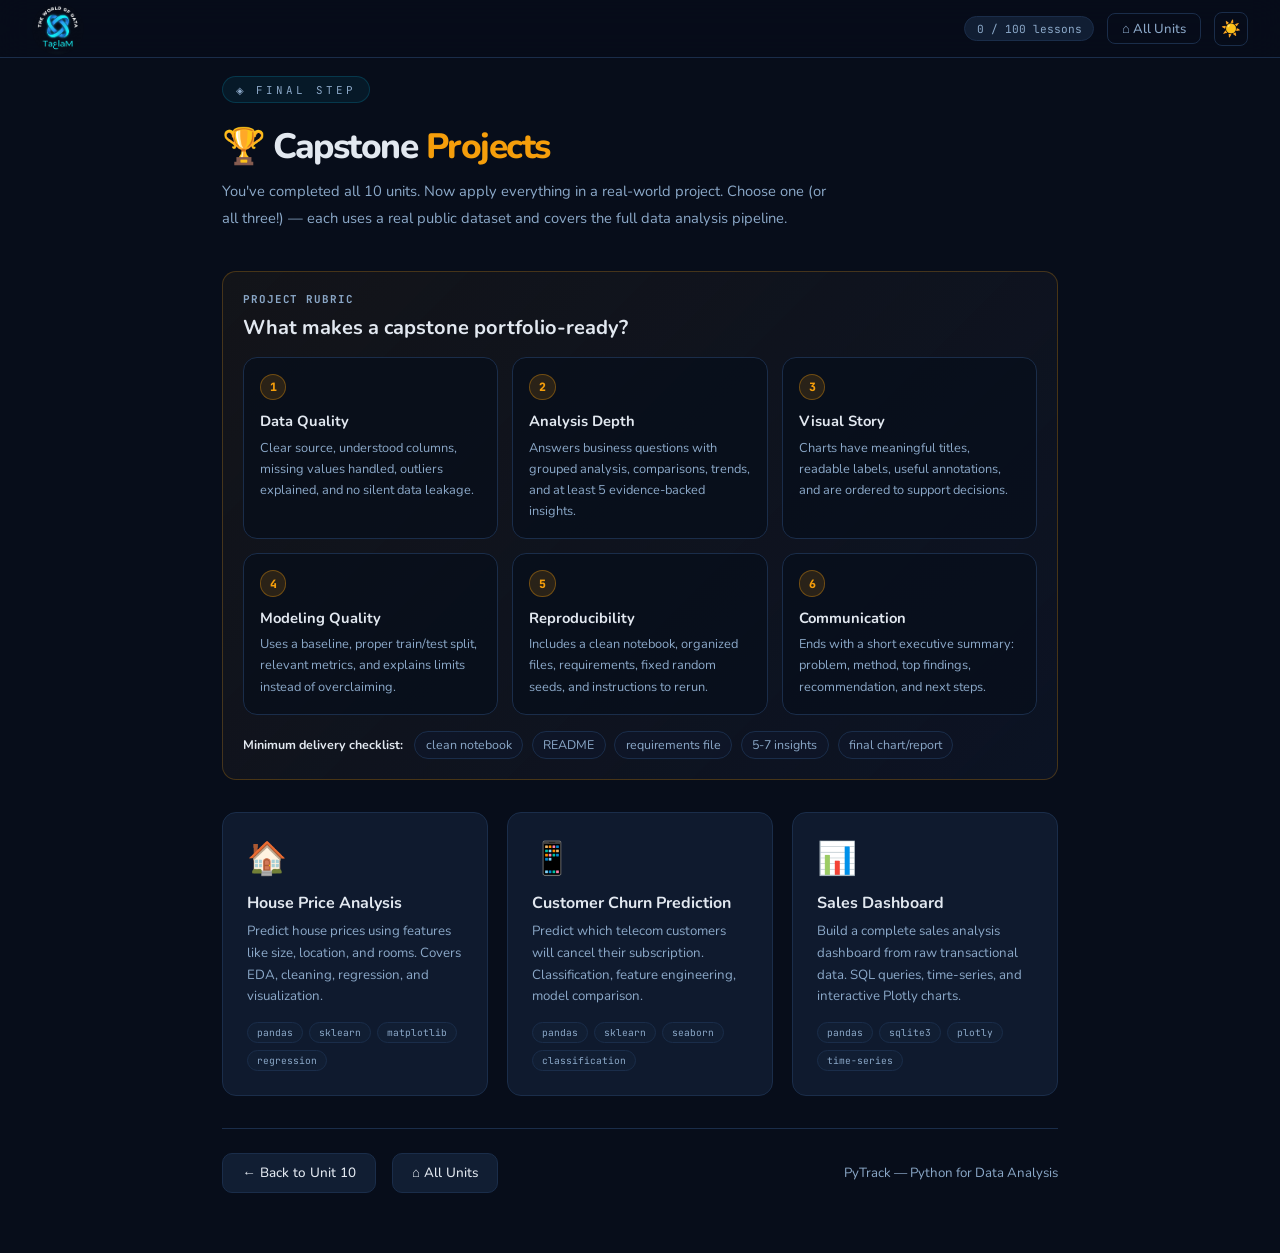
==== commit aa8fd3cb: "feat: major update — Unit 10, light mode, search, logo & UX improvements - Add Unit 10: Git & Portfo" ====
--- a/capstone.html
+++ b/capstone.html
@@ -4,14 +4,16 @@
 <meta charset="UTF-8"/>
 <meta name="viewport" content="width=device-width, initial-scale=1.0"/>
 <title>Capstone Projects | PyTrack</title>
-<link rel="stylesheet" href="css/style.css"/>
+<link rel="stylesheet" href="css/style.css?v=20260514"/>
+  <link rel="icon" type="image/png" href="New Logo last.png">
 </head>
 <body>
 <nav>
-  <a class="nav-logo" href="index.html">Py<span>Track</span></a>
+  <a class="nav-logo" href="index.html"><img src="New Logo last.png" alt="Ta3laM" class="nav-logo-img"></a>
   <div class="nav-right">
     <div class="progress-badge" id="nav-progress">🏆 Capstone</div>
     <a class="btn-outline" href="index.html">⌂ All Units</a>
+    <button id="theme-toggle" class="btn-theme-toggle" onclick="toggleTheme()" title="Toggle theme">☀️</button>
   </div>
 </nav>
 
@@ -19,11 +21,56 @@
   <div class="capstone-hero">
     <div class="hero-tag">Final Step</div>
     <h1>🏆 Capstone <em>Projects</em></h1>
-    <p>You've completed all 9 units. Now apply everything in a real-world project. Choose one (or all three!) — each uses a real public dataset and covers the full data analysis pipeline.</p>
-  </div>
+    <p>You've completed all 10 units. Now apply everything in a real-world project. Choose one (or all three!) — each uses a real public dataset and covers the full data analysis pipeline.</p>
+  </div>
+
+  <section class="capstone-rubric" aria-labelledby="rubric-heading">
+    <div class="section-kicker">Project Rubric</div>
+    <h2 id="rubric-heading">What makes a capstone portfolio-ready?</h2>
+    <div class="rubric-grid">
+      <article class="rubric-card">
+        <span class="rubric-score">1</span>
+        <h3>Data Quality</h3>
+        <p>Clear source, understood columns, missing values handled, outliers explained, and no silent data leakage.</p>
+      </article>
+      <article class="rubric-card">
+        <span class="rubric-score">2</span>
+        <h3>Analysis Depth</h3>
+        <p>Answers business questions with grouped analysis, comparisons, trends, and at least 5 evidence-backed insights.</p>
+      </article>
+      <article class="rubric-card">
+        <span class="rubric-score">3</span>
+        <h3>Visual Story</h3>
+        <p>Charts have meaningful titles, readable labels, useful annotations, and are ordered to support decisions.</p>
+      </article>
+      <article class="rubric-card">
+        <span class="rubric-score">4</span>
+        <h3>Modeling Quality</h3>
+        <p>Uses a baseline, proper train/test split, relevant metrics, and explains limits instead of overclaiming.</p>
+      </article>
+      <article class="rubric-card">
+        <span class="rubric-score">5</span>
+        <h3>Reproducibility</h3>
+        <p>Includes a clean notebook, organized files, requirements, fixed random seeds, and instructions to rerun.</p>
+      </article>
+      <article class="rubric-card">
+        <span class="rubric-score">6</span>
+        <h3>Communication</h3>
+        <p>Ends with a short executive summary: problem, method, top findings, recommendation, and next steps.</p>
+      </article>
+    </div>
+    <div class="rubric-checklist">
+      <strong>Minimum delivery checklist:</strong>
+      <span>clean notebook</span>
+      <span>README</span>
+      <span>requirements file</span>
+      <span>5-7 insights</span>
+      <span>final chart/report</span>
+    </div>
+  </section>
 
   <div class="project-grid">
-    <div class="project-card" id="card-1" onclick="showProject(1)">
+    <button class="project-card" type="button" id="card-1" onclick="showProject(1)" aria-expanded="false" aria-controls="detail-1">
       <div class="project-icon">🏠</div>
       <div class="project-title">House Price Analysis</div>
       <div class="project-desc">Predict house prices using features like size, location, and rooms. Covers EDA, cleaning, regression, and visualization.</div>
@@ -33,8 +80,8 @@
         <span class="project-tag">matplotlib</span>
         <span class="project-tag">regression</span>
       </div>
-    </div>
-    <div class="project-card" id="card-2" onclick="showProject(2)">
+    </button>
+    <button class="project-card" type="button" id="card-2" onclick="showProject(2)" aria-expanded="false" aria-controls="detail-2">
       <div class="project-icon">📱</div>
       <div class="project-title">Customer Churn Prediction</div>
       <div class="project-desc">Predict which telecom customers will cancel their subscription. Classification, feature engineering, model comparison.</div>
@@ -44,8 +91,8 @@
         <span class="project-tag">seaborn</span>
         <span class="project-tag">classification</span>
       </div>
-    </div>
-    <div class="project-card" id="card-3" onclick="showProject(3)">
+    </button>
+    <button class="project-card" type="button" id="card-3" onclick="showProject(3)" aria-expanded="false" aria-controls="detail-3">
       <div class="project-icon">📊</div>
       <div class="project-title">Sales Dashboard</div>
       <div class="project-desc">Build a complete sales analysis dashboard from raw transactional data. SQL queries, time-series, and interactive Plotly charts.</div>
@@ -55,7 +102,7 @@
         <span class="project-tag">plotly</span>
         <span class="project-tag">time-series</span>
       </div>
-    </div>
+    </button>
   </div>
 
   <!-- Project Detail: House Prices -->
@@ -74,9 +121,9 @@
     <table class="dataset-table">
       <thead><tr><th>Dataset</th><th>Source</th><th>Size</th></tr></thead>
       <tbody>
-        <tr><td>House Prices — Advanced Regression</td><td><a class="dataset-link" href="https://www.kaggle.com/c/house-prices-advanced-regression-techniques/data" target="_blank">kaggle.com →</a></td><td>1,460 rows</td></tr>
-        <tr><td>Ames Housing Dataset</td><td><a class="dataset-link" href="https://www.openml.org/d/42165" target="_blank">openml.org →</a></td><td>2,919 rows</td></tr>
-        <tr><td>Cairo Real Estate (scrape)</td><td><a class="dataset-link" href="https://aqarmap.com.eg" target="_blank">aqarmap.com.eg →</a></td><td>Live data</td></tr>
+        <tr><td>House Prices — Advanced Regression</td><td><a class="dataset-link" href="https://www.kaggle.com/c/house-prices-advanced-regression-techniques/data" target="_blank" rel="noopener noreferrer">kaggle.com →</a></td><td>1,460 rows</td></tr>
+        <tr><td>Ames Housing Dataset</td><td><a class="dataset-link" href="https://www.openml.org/d/42165" target="_blank" rel="noopener noreferrer">openml.org →</a></td><td>2,919 rows</td></tr>
+        <tr><td>Cairo Real Estate (scrape)</td><td><a class="dataset-link" href="https://aqarmap.com.eg" target="_blank" rel="noopener noreferrer">aqarmap.com.eg →</a></td><td>Live data</td></tr>
       </tbody>
     </table>
     <div class="code-block" style="margin-top:1rem"><div class="code-header"><span>python — starter code</span><button class="copy-btn" onclick="copyCode(this)">copy</button></div><div class="code-body">import pandas as pd
@@ -137,8 +184,8 @@
     <table class="dataset-table">
       <thead><tr><th>Dataset</th><th>Source</th><th>Size</th></tr></thead>
       <tbody>
-        <tr><td>Telco Customer Churn</td><td><a class="dataset-link" href="https://www.kaggle.com/datasets/blastchar/telco-customer-churn" target="_blank">kaggle.com →</a></td><td>7,043 rows</td></tr>
-        <tr><td>IBM Churn Dataset</td><td><a class="dataset-link" href="https://www.ibm.com/communities/analytics/watson-analytics-blog/guide-to-sample-datasets/" target="_blank">ibm.com →</a></td><td>3,000 rows</td></tr>
+        <tr><td>Telco Customer Churn</td><td><a class="dataset-link" href="https://www.kaggle.com/datasets/blastchar/telco-customer-churn" target="_blank" rel="noopener noreferrer">kaggle.com →</a></td><td>7,043 rows</td></tr>
+        <tr><td>IBM Churn Dataset</td><td><a class="dataset-link" href="https://www.ibm.com/communities/analytics/watson-analytics-blog/guide-to-sample-datasets/" target="_blank" rel="noopener noreferrer">ibm.com →</a></td><td>3,000 rows</td></tr>
       </tbody>
     </table>
     <div class="code-block" style="margin-top:1rem"><div class="code-header"><span>python — starter code</span><button class="copy-btn" onclick="copyCode(this)">copy</button></div><div class="code-body">import pandas as pd
@@ -203,8 +250,8 @@
     <table class="dataset-table">
       <thead><tr><th>Dataset</th><th>Source</th><th>Size</th></tr></thead>
       <tbody>
-        <tr><td>Superstore Sales</td><td><a class="dataset-link" href="https://www.kaggle.com/datasets/vivek468/superstore-dataset-final" target="_blank">kaggle.com →</a></td><td>9,994 rows</td></tr>
-        <tr><td>Brazilian E-Commerce (Olist)</td><td><a class="dataset-link" href="https://www.kaggle.com/datasets/olistbr/brazilian-ecommerce" target="_blank">kaggle.com →</a></td><td>100k+ rows</td></tr>
+        <tr><td>Superstore Sales</td><td><a class="dataset-link" href="https://www.kaggle.com/datasets/vivek468/superstore-dataset-final" target="_blank" rel="noopener noreferrer">kaggle.com →</a></td><td>9,994 rows</td></tr>
+        <tr><td>Brazilian E-Commerce (Olist)</td><td><a class="dataset-link" href="https://www.kaggle.com/datasets/olistbr/brazilian-ecommerce" target="_blank" rel="noopener noreferrer">kaggle.com →</a></td><td>100k+ rows</td></tr>
       </tbody>
     </table>
     <div class="code-block" style="margin-top:1rem"><div class="code-header"><span>python — starter code</span><button class="copy-btn" onclick="copyCode(this)">copy</button></div><div class="code-body">import pandas as pd
@@ -258,20 +305,25 @@
 
   <!-- Back to units -->
   <div style="margin-top:2rem;padding-top:1.5rem;border-top:1px solid var(--border);display:flex;gap:1rem;align-items:center">
-    <a href="units/unit-9.html" class="btn-nav">← Back to Unit 9</a>
+    <a href="units/unit-10.html" class="btn-nav">← Back to Unit 10</a>
     <a href="index.html" class="btn-nav">⌂ All Units</a>
     <span style="color:var(--muted);font-size:.83rem;margin-left:auto">PyTrack — Python for Data Analysis</span>
   </div>
 </div>
 
+<script src="js/app.js?v=20260514"></script>
 <script>
 function showProject(n) {
   document.querySelectorAll('.project-detail').forEach(d => d.classList.remove('show'));
-  document.querySelectorAll('.project-card').forEach(c => c.classList.remove('active'));
+  document.querySelectorAll('.project-card').forEach(c => {
+    c.classList.remove('active');
+    c.setAttribute('aria-expanded', 'false');
+  });
   const detail = document.getElementById('detail-' + n);
   const card   = document.getElementById('card-' + n);
   detail.classList.add('show');
   card.classList.add('active');
+  card.setAttribute('aria-expanded', 'true');
   detail.scrollIntoView({ behavior: 'smooth', block: 'nearest' });
 }
 function copyCode(btn) {
--- a/css/style.css
+++ b/css/style.css
@@ -1,4 +1,4 @@
-@import url('https://fonts.googleapis.com/css2?family=Space+Mono:wght@400;700&family=Plus+Jakarta+Sans:wght@300;400;500;600;700;800&display=swap');
+@import url('https://fonts.googleapis.com/css2?family=Nunito:wght@300;400;500;600;700;800&family=JetBrains+Mono:wght@400;700&display=swap');
 
 :root {
   --bg:      #070d1a;
@@ -12,21 +12,71 @@
   --green:   #10b981;
   --red:     #ef4444;
   --text:    #e2e8f0;
-  --muted:   #5a7395;
-  --mono:    'Space Mono', monospace;
-  --sans:    'Plus Jakarta Sans', sans-serif;
+  --muted:   #8ba8c8;
+  --mono:    'JetBrains Mono', monospace;
+  --sans:    'Nunito', sans-serif;
   --radius:  14px;
+
+  /* Nav */
+  --nav-bg:         rgba(7,13,26,.92);
+
+  /* Code blocks — stay dark even in light mode */
+  --code-bg:        #060d18;
+  --code-header:    #0a1628;
+  --code-border:    #1a2d4a;
+  --code-text:      #b8d0f0;
+
+  /* Output blocks */
+  --output-bg:      #03100a;
+  --output-border:  #0f3020;
+  --output-text:    #34d399;
+  --output-header:  #031a0e;
+  --output-label:   #1a6040;
+
+  /* Task section */
+  --task-bg:        linear-gradient(135deg,#0d1f14 0%,#0a1a2e 100%);
+  --task-desc-col:  #c4bda8;
+  --task-starter:   #7a6a4a;
+}
+
+/* ═══════════════ LIGHT THEME ═══════════════ */
+[data-theme="light"] {
+  --bg:      #f0f4f8;
+  --bg2:     #e8edf4;
+  --bg3:     #dce3ee;
+  --card:    #ffffff;
+  --border:  #c5d0e0;
+  --text:    #0f1b2d;
+  --muted:   #4a6280;
+  --nav-bg:  rgba(240,244,248,.95);
+  --task-bg: linear-gradient(135deg,#f0fdf4 0%,#eff6ff 100%);
+  --task-desc-col: #4a3a20;
+  --task-starter:  #8a7a5a;
+
+  /* Light code blocks */
+  --code-bg:       #f1f5f9;
+  --code-header:   #e2e8f0;
+  --code-border:   #c5d0e0;
+  --code-text:     #1e3a5f;
+  --output-bg:     #f0fdf4;
+  --output-border: #bbf7d0;
+  --output-text:   #166534;
+  --output-header: #dcfce7;
+  --output-label:  #15803d;
 }
 *,*::before,*::after{margin:0;padding:0;box-sizing:border-box}
 html{scroll-behavior:smooth}
 body{background:var(--bg);color:var(--text);font-family:var(--sans);min-height:100vh;overflow-x:hidden}
+body,nav,.sidebar,.unit-card,.lesson-body,.lesson-main,.code-block,.output-block,.modal,.task-section,.tip-box,.note-box,.btn-outline,.btn-nav,.sidebar-lesson,.sidebar-unit-header,.progress-badge{transition:background-color .25s ease,color .2s ease,border-color .2s ease}
 
 /* NAV */
-nav{position:fixed;top:0;left:0;right:0;z-index:100;background:rgba(7,13,26,.92);backdrop-filter:blur(16px);border-bottom:1px solid var(--border);padding:0 2rem;height:58px;display:flex;align-items:center;justify-content:space-between}
-.nav-logo{font-family:var(--mono);font-size:1rem;color:var(--accent2);text-decoration:none;letter-spacing:-.5px}
-.nav-logo span{color:var(--accent3)}
+nav{position:fixed;top:0;left:0;right:0;z-index:100;background:var(--nav-bg);backdrop-filter:blur(16px);border-bottom:1px solid var(--border);padding:0 2rem;height:58px;display:flex;align-items:center;justify-content:space-between}
+.nav-logo{text-decoration:none;display:flex;align-items:center}
+.nav-logo-img{height:52px;width:52px;display:block;object-fit:cover;border-radius:50%;mix-blend-mode:screen;transition:opacity .2s}
+.nav-logo-img:hover{opacity:.85}
+[data-theme="light"] .nav-logo-img{mix-blend-mode:multiply}
 .nav-right{display:flex;align-items:center;gap:.8rem}
-.progress-badge{font-family:var(--mono);font-size:.7rem;background:var(--bg3);border:1px solid var(--border);padding:.28rem .7rem;border-radius:20px;color:var(--accent2)}
+.progress-badge{font-family:var(--mono);font-size:.7rem;background:var(--bg3);border:1px solid var(--border);padding:.28rem .7rem;border-radius:20px;color:var(--muted)}
 .btn-outline{background:none;border:1px solid var(--border);color:var(--muted);padding:.36rem .9rem;border-radius:8px;cursor:pointer;font-family:var(--sans);font-size:.82rem;font-weight:500;transition:all .2s;text-decoration:none;display:inline-flex;align-items:center;gap:.4rem}
 .btn-outline:hover{border-color:var(--accent);color:var(--text)}
 
@@ -36,13 +86,13 @@
 .hero::after{content:'';position:absolute;top:50px;right:-100px;width:400px;height:400px;background:radial-gradient(circle,rgba(6,182,212,.07) 0%,transparent 70%);pointer-events:none;animation:blobFloat 11s ease-in-out infinite reverse}
 @keyframes blobFloat{0%,100%{transform:translateY(0) scale(1)}50%{transform:translateY(-28px) scale(1.04)}}
 
-.hero-tag{font-family:var(--mono);font-size:.68rem;color:var(--accent2);letter-spacing:3px;text-transform:uppercase;margin-bottom:1.2rem;display:inline-flex;align-items:center;gap:.6rem;background:rgba(6,182,212,.08);border:1px solid rgba(6,182,212,.2);padding:.35rem .8rem;border-radius:20px;animation:fadeInDown .6s ease both}
+.hero-tag{font-family:var(--mono);font-size:.68rem;color:var(--muted);letter-spacing:3px;text-transform:uppercase;margin-bottom:1.2rem;display:inline-flex;align-items:center;gap:.6rem;background:rgba(6,182,212,.08);border:1px solid rgba(6,182,212,.2);padding:.35rem .8rem;border-radius:20px;animation:fadeInDown .6s ease both}
 .hero-tag::before{content:'◈';font-size:.65rem}
 
 h1.hero-title{font-size:clamp(2.8rem,7vw,5rem);font-weight:800;line-height:1.04;letter-spacing:-3px;margin-bottom:1.4rem;animation:fadeInUp .7s ease .1s both}
 h1.hero-title em{font-style:normal;color:transparent;background:linear-gradient(135deg,var(--accent2),var(--accent));-webkit-background-clip:text;background-clip:text}
 
-.hero-sub{color:var(--muted);font-size:1.05rem;max-width:480px;line-height:1.8;margin-bottom:2.5rem;animation:fadeInUp .7s ease .2s both}
+.hero-sub{color:var(--muted);font-size:1.05rem;font-weight:500;max-width:480px;line-height:1.8;margin-bottom:2.5rem;animation:fadeInUp .7s ease .2s both}
 
 .hero-stats{display:flex;gap:0;margin-bottom:2.5rem;flex-wrap:wrap;background:var(--bg3);border:1px solid var(--border);border-radius:var(--radius);overflow:hidden;animation:fadeInUp .7s ease .3s both;width:fit-content}
 .stat{display:flex;flex-direction:column;align-items:center;gap:.2rem;padding:1rem 2rem;border-right:1px solid var(--border)}
@@ -73,6 +123,8 @@
 .unit-card::before{content:'';position:absolute;left:0;top:0;bottom:0;width:3px;background:linear-gradient(180deg,var(--accent),var(--accent2));opacity:0;transition:opacity .2s}
 .unit-card:hover::before{opacity:1}
 .unit-card.done::before{background:var(--green);opacity:.5}
+.unit-card.capstone-card{background:var(--card);border-color:var(--border);color:var(--text)}
+.unit-card.capstone-card:hover{border-color:var(--accent2)}
 
 .unit-top{display:flex;align-items:center;gap:.8rem;margin-bottom:.85rem}
 .unit-icon-wrap{width:38px;height:38px;border-radius:9px;background:var(--bg3);border:1px solid var(--border);display:grid;place-items:center;font-size:1.15rem;flex-shrink:0}
@@ -81,139 +133,16 @@
 .unit-title{font-size:.96rem;font-weight:700;color:var(--text);white-space:nowrap;overflow:hidden;text-overflow:ellipsis}
 .unit-done-badge{width:22px;height:22px;background:var(--green);border-radius:50%;display:grid;place-items:center;font-size:.68rem;color:#fff;flex-shrink:0}
 
-.unit-desc{font-size:.8rem;color:var(--muted);line-height:1.6;margin-bottom:.9rem}
+.unit-desc{font-size:.8rem;color:var(--muted);font-weight:500;line-height:1.6;margin-bottom:.9rem}
 
 .unit-prog-row{display:flex;align-items:center;gap:.7rem}
 .unit-prog-bar{flex:1;height:3px;background:var(--border);border-radius:2px;overflow:hidden}
 .unit-prog-fill{height:100%;background:linear-gradient(90deg,var(--accent),var(--accent2));border-radius:2px;transition:width .5s ease}
 .unit-prog-label{font-family:var(--mono);font-size:.62rem;color:var(--muted);white-space:nowrap}
-
-/* UNIT PAGE */
-.unit-page{max-width:900px;margin:0 auto;padding:76px 2rem 60px}
-.breadcrumb{font-family:var(--mono);font-size:.68rem;color:var(--muted);margin-bottom:1.5rem;display:flex;align-items:center;gap:.5rem}
-.breadcrumb a{color:var(--muted);text-decoration:none}
-.breadcrumb a:hover{color:var(--accent2)}
-.breadcrumb span{color:var(--text)}
-.unit-header{margin-bottom:1.8rem}
-.unit-header h2{font-size:1.8rem;font-weight:800;letter-spacing:-1px;margin-bottom:.4rem;animation:fadeInUp .4s ease both}
-.unit-header p{color:var(--muted);font-size:.88rem}
-
-/* TABS */
-.tabs{display:flex;gap:.25rem;flex-wrap:nowrap;overflow-x:auto;overflow-y:visible;border-bottom:1px solid var(--border);margin-bottom:1.8rem;padding-bottom:0;scrollbar-width:thin;scrollbar-color:var(--border) transparent;-webkit-overflow-scrolling:touch}
-.tabs::-webkit-scrollbar{height:3px}.tabs::-webkit-scrollbar-track{background:transparent}.tabs::-webkit-scrollbar-thumb{background:var(--border);border-radius:3px}
-.tab-btn{font-family:var(--sans);font-size:.78rem;font-weight:500;padding:.52rem .9rem;background:none;border:none;border-bottom:2px solid transparent;color:var(--muted);cursor:pointer;transition:all .2s;margin-bottom:-1px;white-space:nowrap;flex-shrink:0;border-radius:6px 6px 0 0}
-.tab-btn:hover:not(.active){color:var(--text);background:var(--bg3)}
-.tab-btn.active{color:var(--accent2);border-bottom-color:var(--accent2);background:rgba(6,182,212,.05)}
-.tab-btn.done-tab{color:var(--green)}
-.tab-btn.done-tab.active{border-bottom-color:var(--green);background:rgba(16,185,129,.05)}
-
-/* LESSON PANEL */
-.lesson-panel{display:none}
-.lesson-panel.active{display:block;animation:fadeInUp .3s ease}
-@keyframes fadeInUp{from{opacity:0;transform:translateY(12px)}to{opacity:1;transform:translateY(0)}}
-@keyframes fadeInDown{from{opacity:0;transform:translateY(-12px)}to{opacity:1;transform:translateY(0)}}
-
-.lesson-body{background:var(--card);border:1px solid var(--border);border-radius:var(--radius);padding:1.8rem;line-height:1.85}
-.lesson-body h3{font-size:1.06rem;font-weight:700;margin:1.5rem 0 .72rem;color:var(--accent2);display:flex;align-items:center;gap:.45rem}
-.lesson-body h3::before{content:'▸';font-size:.78rem;opacity:.7}
-.lesson-body h3:first-child{margin-top:0}
-.lesson-body p{color:var(--text);margin-bottom:.8rem;opacity:.9;font-size:.92rem}
-.lesson-body ul,.lesson-body ol{padding-left:1.5rem;margin-bottom:.8rem;opacity:.9;font-size:.92rem}
-.lesson-body li{margin-bottom:.32rem}
-.lesson-body strong{color:var(--text);font-weight:600}
-
-.code-block{background:#060d18;border:1px solid #1a2d4a;border-radius:10px;margin:1rem 0;overflow:hidden}
-.code-header{background:#0a1628;padding:.42rem 1rem;font-family:var(--mono);font-size:.63rem;color:var(--muted);display:flex;justify-content:space-between;align-items:center;border-bottom:1px solid #1a2d4a}
-.copy-btn{cursor:pointer;color:var(--muted);background:none;border:none;font-family:var(--mono);font-size:.63rem;transition:color .2s;padding:.2rem .4rem;border-radius:4px}
-.copy-btn:hover{color:var(--accent2);background:rgba(6,182,212,.1)}
-.code-body{padding:1.1rem 1.4rem;font-family:var(--mono);font-size:.81rem;line-height:1.72;overflow-x:auto;white-space:pre;color:#b8d0f0}
-
-.output-block{background:#03100a;border:1px solid #0f3020;border-radius:10px;padding:.82rem 1.3rem;margin:.4rem 0 1rem;font-family:var(--mono);font-size:.78rem;color:#34d399;line-height:1.65;white-space:pre-wrap}
-.output-label{font-size:.6rem;color:#1a6040;text-transform:uppercase;letter-spacing:1px;margin-bottom:.3rem}
-
-.tip-box{background:rgba(245,158,11,.06);border-left:3px solid var(--accent3);border-radius:0 10px 10px 0;padding:.88rem 1.1rem;margin:1rem 0;font-size:.87rem;color:var(--text);opacity:.95}
-.tip-box strong{color:var(--accent3)}
-.note-box{background:rgba(6,182,212,.06);border-left:3px solid var(--accent2);border-radius:0 10px 10px 0;padding:.88rem 1.1rem;margin:1rem 0;font-size:.87rem;color:var(--text);opacity:.95}
-.note-box strong{color:var(--accent2)}
-.ci{font-family:var(--mono);background:rgba(59,130,246,.15);border:1px solid rgba(59,130,246,.25);padding:.1rem .36rem;border-radius:4px;font-size:.83em;color:#93c5fd}
-
-/* TASK SECTION */
-.task-section{margin-top:1.5rem;background:linear-gradient(135deg,#0d1f14 0%,#0a1a2e 100%);border:1px solid rgba(245,158,11,.22);border-radius:var(--radius);padding:1.5rem;position:relative;overflow:hidden}
-.task-section::before{content:'';position:absolute;top:-40px;right:-40px;width:130px;height:130px;background:radial-gradient(circle,rgba(245,158,11,.1),transparent 70%);pointer-events:none}
-.task-header{display:flex;align-items:center;gap:.7rem;margin-bottom:.9rem}
-.task-badge{font-family:var(--mono);font-size:.62rem;font-weight:700;letter-spacing:1.5px;text-transform:uppercase;color:#0d1f14;background:linear-gradient(135deg,var(--accent3),#f97316);padding:.26rem .65rem;border-radius:5px}
-.task-title{font-weight:700;font-size:.98rem;color:var(--text)}
-.task-desc{color:#c4bda8;font-size:.88rem;line-height:1.75;margin-bottom:1rem;padding:.75rem .95rem;background:rgba(245,158,11,.05);border-radius:8px;border:1px solid rgba(245,158,11,.1)}
-.task-starter-label{font-family:var(--mono);font-size:.61rem;color:#7a6a4a;text-transform:uppercase;letter-spacing:1.5px;margin-bottom:.32rem}
-.btn-show-solution{margin-top:.65rem;background:rgba(245,158,11,.1);border:1px solid rgba(245,158,11,.28);color:var(--accent3);padding:.5rem 1rem;border-radius:8px;cursor:pointer;font-family:var(--sans);font-size:.83rem;font-weight:600;transition:all .2s;display:inline-flex;align-items:center;gap:.4rem}
-.btn-show-solution:hover{background:rgba(245,158,11,.16);border-color:var(--accent3)}
-.task-solution{margin-top:1rem;animation:fadeInUp .3s ease}
-.solution-label{font-family:var(--mono);font-size:.61rem;color:var(--green);text-transform:uppercase;letter-spacing:1.5px;margin-bottom:.4rem;display:flex;align-items:center;gap:.4rem}
-.solution-label::before{content:'';width:14px;height:1px;background:var(--green)}
-
-/* QUIZ BAR */
-.lesson-quiz-bar{display:flex;align-items:center;gap:1rem;margin-top:1.4rem;padding:.9rem 1.1rem;background:var(--bg3);border:1px solid var(--border);border-radius:var(--radius)}
-.quiz-done-badge{font-family:var(--mono);font-size:.68rem;color:var(--green);background:rgba(16,185,129,.1);border:1px solid rgba(16,185,129,.28);padding:.26rem .65rem;border-radius:20px;display:none;align-items:center;gap:.3rem}
-
-/* LESSON NAV */
-.lesson-nav{display:flex;justify-content:space-between;align-items:center;margin-top:1.3rem;padding-top:1.3rem;border-top:1px solid var(--border)}
-.btn-nav{background:var(--bg3);border:1px solid var(--border);color:var(--text);padding:.58rem 1.2rem;border-radius:10px;cursor:pointer;font-family:var(--sans);font-size:.84rem;font-weight:500;transition:all .2s;text-decoration:none;display:inline-flex;align-items:center;gap:.4rem}
-.btn-nav:hover{border-color:var(--accent);background:var(--card)}
-.btn-nav:disabled{opacity:.25;cursor:not-allowed;pointer-events:none}
-.btn-mark{background:linear-gradient(135deg,var(--green),#059669);border:none;color:#fff;padding:.58rem 1.3rem;border-radius:10px;cursor:pointer;font-family:var(--sans);font-size:.84rem;font-weight:700;transition:all .2s;display:inline-flex;align-items:center;gap:.4rem}
-.btn-mark:hover{opacity:.88;transform:translateY(-1px);box-shadow:0 6px 18px rgba(16,185,129,.28)}
-.btn-mark.marked{background:rgba(16,185,129,.1);border:1px solid rgba(16,185,129,.3);color:var(--green);cursor:default;transform:none;box-shadow:none}
-.btn-quiz{background:linear-gradient(135deg,var(--accent),var(--accent2));border:none;color:#fff;padding:.58rem 1.3rem;border-radius:10px;cursor:pointer;font-family:var(--sans);font-size:.84rem;font-weight:600;transition:all .2s;display:inline-flex;align-items:center;gap:.4rem}
-.btn-quiz:hover{opacity:.88;transform:translateY(-1px);box-shadow:0 6px 18px rgba(59,130,246,.22)}
-
-/* MODAL */
-.modal-overlay{position:fixed;inset:0;background:rgba(0,0,0,.85);backdrop-filter:blur(10px);z-index:200;display:none;place-items:center;padding:1rem}
-.modal-overlay.open{display:grid;animation:fadeIn .2s ease}
-@keyframes fadeIn{from{opacity:0}to{opacity:1}}
-.modal{background:var(--bg2);border:1px solid var(--border);border-radius:18px;padding:1.8rem;max-width:560px;width:100%;max-height:88vh;overflow-y:auto;animation:slideUp .25s ease}
-@keyframes slideUp{from{opacity:0;transform:translateY(22px)}to{opacity:1;transform:translateY(0)}}
-@keyframes scaleIn{from{transform:scale(.5);opacity:0}to{transform:scale(1);opacity:1}}
-.modal-header{display:flex;justify-content:space-between;align-items:center;margin-bottom:1.3rem}
-.modal-header h3{font-size:1.03rem;font-weight:700}
-.modal-close{background:none;border:none;color:var(--muted);font-size:1.5rem;cursor:pointer;line-height:1;width:30px;height:30px;border-radius:6px;display:grid;place-items:center;transition:.2s}
-.modal-close:hover{background:var(--bg3);color:var(--text)}
-.quiz-num{font-family:var(--mono);font-size:.63rem;color:var(--muted);margin-bottom:.48rem;letter-spacing:.5px}
-.quiz-q{font-size:.94rem;font-weight:600;margin-bottom:.95rem;color:var(--text);line-height:1.65}
-.quiz-options{display:flex;flex-direction:column;gap:.48rem;margin-bottom:1.1rem}
-.quiz-option{background:var(--bg3);border:1px solid var(--border);border-radius:10px;padding:.7rem .95rem;cursor:pointer;transition:all .18s;font-size:.87rem;color:var(--text);text-align:left;font-family:var(--sans)}
-.quiz-option:hover:not(.selected):not(.correct):not(.wrong){border-color:var(--accent);background:rgba(59,130,246,.06)}
-.quiz-option.selected{border-color:var(--accent);background:rgba(59,130,246,.1)}
-.quiz-option.correct{border-color:var(--green);background:rgba(16,185,129,.1);color:var(--green);font-weight:600}
-.quiz-option.wrong{border-color:var(--red);background:rgba(239,68,68,.08);color:var(--red)}
-.quiz-feedback{padding:.7rem .95rem;border-radius:8px;font-size:.85rem;margin-bottom:.95rem;display:none;line-height:1.6}
-.quiz-feedback.show{display:block;animation:fadeInUp .25s ease}
-.quiz-feedback.correct{background:rgba(16,185,129,.08);border:1px solid rgba(16,185,129,.28);color:#6ee7b7}
-.quiz-feedback.wrong{background:rgba(239,68,68,.08);border:1px solid rgba(239,68,68,.28);color:#fca5a5}
-.quiz-actions{display:flex;justify-content:flex-end}
-.btn-check{background:linear-gradient(135deg,var(--accent),var(--accent2));border:none;color:#fff;padding:.56rem 1.25rem;border-radius:8px;cursor:pointer;font-weight:700;font-size:.85rem;transition:.2s;font-family:var(--sans)}
-.btn-check:hover{opacity:.88}
-.btn-check:disabled{opacity:.28;cursor:not-allowed}
-.quiz-score{text-align:center;padding:1.2rem 0}
-.score-circle{width:88px;height:88px;border-radius:50%;border:3px solid var(--accent2);display:flex;flex-direction:column;align-items:center;justify-content:center;margin:0 auto 1.1rem;background:rgba(6,182,212,.06);animation:scaleIn .4s cubic-bezier(.34,1.56,.64,1) both}
-.score-num{font-family:var(--mono);font-size:1.5rem;font-weight:700;color:var(--accent2)}
-.score-total{font-family:var(--mono);font-size:.68rem;color:var(--muted)}
-.score-msg{font-size:1.08rem;font-weight:700;margin-bottom:.4rem}
-.score-sub{color:var(--muted);font-size:.84rem;margin-bottom:1.3rem}
-.score-btns{display:flex;gap:.7rem;justify-content:center}
-
-/* UNIT PILLS — hide, using new progress row */
-.unit-pills{display:none}
-
-@media(max-width:640px){
-  h1.hero-title{font-size:2.4rem;letter-spacing:-2px}
-  .hero-stats{width:100%}
-  .stat{padding:.8rem 1.2rem}
-  .lesson-body{padding:1.2rem}
-  .task-section{padding:1.1rem}
-  .modal{padding:1.2rem;border-radius:14px}
-  nav{padding:0 1rem}
-  .tab-btn{font-size:.72rem;padding:.44rem .65rem}
-}
+.capstone-progress{background:var(--border)}
+.capstone-progress-fill{background:linear-gradient(90deg,var(--accent),var(--accent2))}
+.capstone-progress-label{color:var(--muted)}
+
 
 /* ═══════════════════════════════════════
    SIDEBAR LAYOUT
@@ -237,7 +166,7 @@
   margin-bottom:.4rem;
 }
 .sidebar-home {
-  font-family:var(--mono); font-size:.78rem; color:var(--muted);
+  font-family:var(--mono); font-size:.85rem; color:var(--muted);
   text-decoration:none; display:flex; align-items:center; gap:.5rem;
   transition:color .2s;
 }
@@ -249,7 +178,7 @@
 .sidebar-unit-header {
   display:flex; align-items:center; gap:.6rem;
   padding:.58rem 1rem; cursor:pointer;
-  font-size:.76rem; font-weight:700; color:var(--muted);
+  font-size:.84rem; font-weight:700; color:var(--muted);
   transition:color .15s; border-left:3px solid transparent;
   user-select:none;
 }
@@ -269,7 +198,7 @@
 .sidebar-lesson {
   display:flex; align-items:center; gap:.55rem;
   padding:.44rem 1rem .44rem 2rem;
-  font-size:.75rem; color:var(--muted);
+  font-size:.82rem; color:var(--muted);
   text-decoration:none; cursor:pointer;
   transition:all .15s; border-left:3px solid transparent;
 }
@@ -279,6 +208,21 @@
   background:rgba(6,182,212,.07);
   border-left-color:var(--accent2);
 }
+
+/* Read time badge */
+.read-time {
+  margin-left: auto;
+  font-family: var(--mono);
+  font-size: .58rem;
+  color: var(--muted);
+  opacity: .6;
+  background: var(--bg3);
+  border: 1px solid var(--border);
+  border-radius: 999px;
+  padding: .1rem .38rem;
+  flex-shrink: 0;
+}
+.sidebar-lesson.active .read-time { opacity: .8; }
 
 /* Checkmark circle */
 .lesson-check {
@@ -296,6 +240,8 @@
   margin-left:260px; flex:1;
   padding:2rem 2.5rem 4rem;
   max-width:860px;
+  min-width:0;
+  width:100%;
 }
 
 .lesson-title-bar { margin-bottom:1.6rem; }
@@ -303,10 +249,10 @@
   font-size:1.7rem; font-weight:800; letter-spacing:-1px;
   margin-bottom:.35rem; animation:fadeInUp .4s ease both;
 }
-.lesson-title-bar p { color:var(--muted); font-size:.86rem; }
+.lesson-title-bar p { color:var(--muted); font-size:.86rem; font-weight:500; }
 
 /* LESSON PANELS */
-.lesson-panel { display:none; }
+.lesson-panel { display:none; min-width:0; max-width:100%; }
 .lesson-panel.active { display:block; animation:fadeInUp .3s ease; }
 
 /* LESSON NAV in main */
@@ -318,7 +264,8 @@
 /* BREADCRUMB */
 .breadcrumb {
   font-family:var(--mono); font-size:.67rem; color:var(--muted);
-  margin-bottom:1.4rem; display:flex; align-items:center; gap:.45rem;
+  margin-bottom:1.4rem; display:flex; align-items:center; flex-wrap:wrap; gap:.45rem;
+  min-width:0; max-width:100%;
 }
 .breadcrumb a { color:var(--muted); text-decoration:none; }
 .breadcrumb a:hover { color:var(--accent2); }
@@ -328,6 +275,7 @@
 .lesson-body {
   background:var(--card); border:1px solid var(--border);
   border-radius:var(--radius); padding:1.8rem; line-height:1.85;
+  min-width:0; max-width:100%;
 }
 .lesson-body h3 {
   font-size:1.05rem; font-weight:700; margin:1.5rem 0 .7rem;
@@ -341,15 +289,116 @@
 .lesson-body strong { color:var(--text); font-weight:600; }
 
 /* CODE */
-.code-block { background:#060d18; border:1px solid #1a2d4a; border-radius:10px; margin:1rem 0; overflow:hidden; }
-.code-header { background:#0a1628; padding:.42rem 1rem; font-family:var(--mono); font-size:.63rem; color:var(--muted); display:flex; justify-content:space-between; align-items:center; border-bottom:1px solid #1a2d4a; }
+.code-block { background:var(--code-bg); border:1px solid var(--code-border); border-radius:10px; margin:1rem 0; overflow:hidden; max-width:100%; min-width:0; }
+.code-header { background:var(--code-header); padding:.42rem 1rem; font-family:var(--mono); font-size:.63rem; color:var(--muted); display:flex; justify-content:space-between; align-items:center; border-bottom:1px solid var(--code-border); }
 .copy-btn { cursor:pointer; color:var(--muted); background:none; border:none; font-family:var(--mono); font-size:.63rem; transition:color .2s; padding:.2rem .4rem; border-radius:4px; }
 .copy-btn:hover { color:var(--accent2); background:rgba(6,182,212,.1); }
-.code-body { padding:1.1rem 1.4rem; font-family:var(--mono); font-size:.81rem; line-height:1.72; overflow-x:auto; white-space:pre; color:#b8d0f0; }
+.code-body { padding:1.1rem 1.4rem; font-family:var(--mono); font-size:.81rem; line-height:1.72; overflow-x:auto; white-space:pre; color:var(--code-text); }
+
+/* Scoped code-card preview */
+.code-card-preview .code-card-v2 {
+  background: linear-gradient(180deg, #07111f 0%, #040a13 100%);
+  border: 1px solid rgba(96,165,250,.22);
+  border-radius: 12px;
+  box-shadow: 0 16px 38px rgba(2,6,23,.24);
+  margin: 1.15rem 0;
+  max-width: 100%;
+  min-width: 0;
+}
+.code-card-preview .code-header-v2 {
+  background: rgba(15,23,42,.92);
+  border-bottom: 1px solid rgba(96,165,250,.18);
+  padding: .58rem .8rem .58rem .95rem;
+}
+.code-card-preview .code-lang-badge {
+  background: rgba(6,182,212,.09);
+  border: 1px solid rgba(6,182,212,.2);
+  border-radius: 999px;
+  color: #67e8f9;
+  font-size: .62rem;
+  font-weight: 800;
+  letter-spacing: .8px;
+  padding: .18rem .55rem;
+  text-transform: uppercase;
+}
+.code-card-preview .code-card-v2 .copy-btn {
+  border: 1px solid transparent;
+  color: #93a4bd;
+  font-family: var(--sans);
+  font-size: .72rem;
+  font-weight: 700;
+  padding: .28rem .62rem;
+}
+.code-card-preview .code-card-v2 .copy-btn:hover {
+  background: rgba(96,165,250,.1);
+  border-color: rgba(96,165,250,.22);
+  color: #dbeafe;
+}
+.code-card-preview .code-body-enhanced {
+  counter-reset: code-line;
+  max-height: 420px;
+  max-width: 100%;
+  overflow-x: auto;
+  overflow-y: auto;
+  padding: .85rem 0 .95rem;
+  white-space: pre;
+}
+.code-card-preview .code-line {
+  display: grid;
+  grid-template-columns: 3.1rem max-content;
+  min-width: 100%;
+  width: max-content;
+}
+.code-card-preview .code-line::before {
+  color: #475569;
+  content: counter(code-line);
+  counter-increment: code-line;
+  font-family: var(--mono);
+  font-size: .72rem;
+  padding-right: .8rem;
+  text-align: right;
+  user-select: none;
+}
+.code-card-preview .code-line-content {
+  color: #dbeafe;
+  min-width: 0;
+  padding: 0 1.25rem 0 .35rem;
+  white-space: pre;
+}
+.code-card-preview .code-line:hover {
+  background: rgba(96,165,250,.055);
+}
+.tok-comment { color: #64748b; font-style: italic; }
+.tok-keyword { color: #7dd3fc; font-weight: 800; }
+.tok-builtin { color: #c4b5fd; }
+.tok-string { color: #86efac; }
+.tok-number { color: #fbbf24; }
+
+[data-theme="light"] .code-card-preview .code-card-v2 {
+  background: #f8fafc;
+  border-color: #cbd5e1;
+  box-shadow: 0 10px 28px rgba(15,23,42,.08);
+}
+[data-theme="light"] .code-card-preview .code-header-v2 {
+  background: #eef4fb;
+  border-bottom-color: #d6e1ef;
+}
+[data-theme="light"] .code-card-preview .code-lang-badge {
+  background: rgba(6,182,212,.1);
+  color: #0369a1;
+}
+[data-theme="light"] .code-card-preview .code-line-content { color: #172033; }
+[data-theme="light"] .code-card-preview .code-line::before { color: #94a3b8; }
+[data-theme="light"] .code-card-preview .code-line:hover { background: rgba(59,130,246,.055); }
+[data-theme="light"] .code-card-preview .tok-comment { color: #64748b; }
+[data-theme="light"] .code-card-preview .tok-keyword { color: #0369a1; }
+[data-theme="light"] .code-card-preview .tok-builtin { color: #7c3aed; }
+[data-theme="light"] .code-card-preview .tok-string { color: #047857; }
+[data-theme="light"] .code-card-preview .tok-number { color: #b45309; }
 
 /* OUTPUT */
-.output-block { background:#03100a; border:1px solid #0f3020; border-radius:10px; padding:.82rem 1.3rem; margin:.4rem 0 1rem; font-family:var(--mono); font-size:.78rem; color:#34d399; line-height:1.65; white-space:pre-wrap; }
-.output-label { font-size:.6rem; color:#1a6040; text-transform:uppercase; letter-spacing:1px; margin-bottom:.3rem; }
+.output-block { background:var(--output-bg); border:1px solid var(--output-border); border-radius:10px; padding:.82rem 1.3rem; margin:.4rem 0 1rem; font-family:var(--mono); font-size:.78rem; color:var(--output-text); line-height:1.65; white-space:pre-wrap; }
+.output-label { font-size:.6rem; color:var(--output-label); text-transform:uppercase; letter-spacing:1px; margin-bottom:.3rem; }
 
 /* TIP / NOTE */
 .tip-box { background:rgba(245,158,11,.06); border-left:3px solid var(--accent3); border-radius:0 10px 10px 0; padding:.88rem 1.1rem; margin:1rem 0; font-size:.87rem; }
@@ -359,13 +408,13 @@
 .ci { font-family:var(--mono); background:rgba(59,130,246,.15); border:1px solid rgba(59,130,246,.25); padding:.1rem .36rem; border-radius:4px; font-size:.83em; color:#93c5fd; }
 
 /* TASK */
-.task-section { margin-top:1.5rem; background:linear-gradient(135deg,#0d1f14 0%,#0a1a2e 100%); border:1px solid rgba(245,158,11,.22); border-radius:var(--radius); padding:1.5rem; position:relative; overflow:hidden; }
+.task-section { margin-top:1.5rem; background:var(--task-bg); border:1px solid rgba(245,158,11,.22); border-radius:var(--radius); padding:1.5rem; position:relative; overflow:hidden; max-width:100%; min-width:0; }
 .task-section::before { content:''; position:absolute; top:-40px; right:-40px; width:130px; height:130px; background:radial-gradient(circle,rgba(245,158,11,.1),transparent 70%); pointer-events:none; }
 .task-header { display:flex; align-items:center; gap:.7rem; margin-bottom:.9rem; }
 .task-badge { font-family:var(--mono); font-size:.62rem; font-weight:700; letter-spacing:1.5px; text-transform:uppercase; color:#0d1f14; background:linear-gradient(135deg,var(--accent3),#f97316); padding:.26rem .65rem; border-radius:5px; }
 .task-title { font-weight:700; font-size:.98rem; color:var(--text); }
-.task-desc { color:#c4bda8; font-size:.88rem; line-height:1.75; margin-bottom:1rem; padding:.75rem .95rem; background:rgba(245,158,11,.05); border-radius:8px; border:1px solid rgba(245,158,11,.1); }
-.task-starter-label { font-family:var(--mono); font-size:.61rem; color:#7a6a4a; text-transform:uppercase; letter-spacing:1.5px; margin-bottom:.32rem; }
+.task-desc { color:var(--task-desc-col); font-size:.88rem; line-height:1.75; margin-bottom:1rem; padding:.75rem .95rem; background:rgba(245,158,11,.05); border-radius:8px; border:1px solid rgba(245,158,11,.1); }
+.task-starter-label { font-family:var(--mono); font-size:.61rem; color:var(--task-starter); text-transform:uppercase; letter-spacing:1.5px; margin-bottom:.32rem; }
 .btn-show-solution { margin-top:.65rem; background:rgba(245,158,11,.1); border:1px solid rgba(245,158,11,.28); color:var(--accent3); padding:.5rem 1rem; border-radius:8px; cursor:pointer; font-family:var(--sans); font-size:.83rem; font-weight:600; transition:all .2s; display:inline-flex; align-items:center; gap:.4rem; }
 .btn-show-solution:hover { background:rgba(245,158,11,.16); border-color:var(--accent3); }
 .task-solution { margin-top:1rem; animation:fadeInUp .3s ease; }
@@ -434,8 +483,14 @@
 @media(max-width:640px) {
   h1.hero-title { font-size:2.4rem; letter-spacing:-2px; }
   .hero-stats { width:100%; }
+  .stat { padding:.8rem 1.2rem; }
   .lesson-body { padding:1.2rem; }
   .task-section { padding:1.1rem; }
+  .code-card-preview .code-header-v2 { padding:.52rem .65rem; }
+  .code-card-preview .code-body-enhanced { font-size:.74rem; }
+  .code-card-preview .code-line { grid-template-columns:2.45rem max-content; }
+  .code-card-preview .code-line::before { font-size:.66rem; padding-right:.55rem; }
+  .code-card-preview .code-line-content { padding:0 .95rem 0 .25rem; }
   .modal { padding:1.2rem; border-radius:14px; }
   nav { padding:0 1rem; }
 }
@@ -485,7 +540,8 @@
   border-radius: 8px;
 }
 .pg-spinner {
-  width: 14px; height: 14px;
+  width: 14px;
+  height: 14px;
   border: 2px solid rgba(124,58,237,.3);
   border-top-color: #7c3aed;
   border-radius: 50%;
@@ -500,12 +556,12 @@
   margin-bottom: .8rem;
 }
 .pg-toolbar {
-  background: #0a1628;
+  background: var(--code-header);
   padding: .4rem 1rem;
   display: flex;
   justify-content: space-between;
   align-items: center;
-  border-bottom: 1px solid #1a2d4a;
+  border-bottom: 1px solid var(--code-border);
 }
 .pg-lang {
   font-family: var(--mono);
@@ -548,8 +604,8 @@
   width: 100%;
   min-height: 200px;
   max-height: 340px;
-  background: #060d18;
-  color: #b8d0f0;
+  background: var(--code-bg);
+  color: var(--code-text);
   border: none;
   padding: 1rem 1.3rem;
   font-family: var(--mono);
@@ -561,39 +617,43 @@
 }
 .pg-editor::placeholder { color: #2a4060; }
 .pg-output-wrap {
-  border: 1px solid #0f3020;
+  border: 1px solid var(--output-border);
   border-radius: 10px;
   overflow: hidden;
   margin-bottom: .7rem;
 }
 .pg-output-header {
-  background: #031a0e;
+  background: var(--output-header);
   padding: .38rem 1rem;
   display: flex;
   justify-content: space-between;
   align-items: center;
   font-family: var(--mono);
   font-size: .6rem;
-  color: #1a6040;
+  color: var(--output-label);
   text-transform: uppercase;
   letter-spacing: 1px;
-  border-bottom: 1px solid #0f3020;
+  border-bottom: 1px solid var(--output-border);
 }
 .pg-btn-copy-output {
-  background: none; border: none; color: #1a6040;
-  font-family: var(--mono); font-size: .6rem;
-  cursor: pointer; transition: .2s;
+  background: none;
+  border: none;
+  color: #1a6040;
+  font-family: var(--mono);
+  font-size: .6rem;
+  cursor: pointer;
+  transition: .2s;
 }
 .pg-btn-copy-output:hover { color: #34d399; }
 .pg-output {
   min-height: 80px;
   max-height: 220px;
   overflow-y: auto;
-  background: #03100a;
+  background: var(--output-bg);
   padding: .85rem 1.3rem;
   font-family: var(--mono);
   font-size: .8rem;
-  color: #34d399;
+  color: var(--output-text);
   line-height: 1.7;
   white-space: pre-wrap;
   word-break: break-word;
@@ -646,6 +706,70 @@
 .capstone-hero h1 { font-size: 2.2rem; font-weight: 800; letter-spacing: -1.5px; margin-bottom: .5rem; }
 .capstone-hero h1 em { font-style: normal; color: var(--accent3); }
 .capstone-hero p { color: var(--muted); font-size: .92rem; line-height: 1.8; max-width: 620px; }
+.capstone-rubric {
+  margin: 0 0 2rem;
+  padding: 1.25rem;
+  border: 1px solid rgba(245,158,11,.24);
+  border-radius: var(--radius);
+  background: linear-gradient(135deg, rgba(245,158,11,.05), rgba(15,23,42,.62));
+}
+.capstone-rubric h2 {
+  font-size: 1.25rem;
+  margin-bottom: 1rem;
+}
+.rubric-grid {
+  display: grid;
+  grid-template-columns: repeat(auto-fit, minmax(210px, 1fr));
+  gap: .9rem;
+}
+.rubric-card {
+  background: rgba(7,13,26,.7);
+  border: 1px solid var(--border);
+  border-radius: var(--radius);
+  padding: 1rem;
+}
+.rubric-score {
+  display: inline-grid;
+  place-items: center;
+  width: 1.65rem;
+  height: 1.65rem;
+  border-radius: 50%;
+  background: rgba(245,158,11,.14);
+  border: 1px solid rgba(245,158,11,.35);
+  color: var(--accent3);
+  font-family: var(--mono);
+  font-size: .72rem;
+  font-weight: 800;
+  margin-bottom: .7rem;
+}
+.rubric-card h3 {
+  font-size: .92rem;
+  margin-bottom: .4rem;
+}
+.rubric-card p {
+  color: var(--muted);
+  font-size: .8rem;
+  line-height: 1.65;
+}
+.rubric-checklist {
+  display: flex;
+  align-items: center;
+  flex-wrap: wrap;
+  gap: .55rem;
+  margin-top: 1rem;
+  color: var(--muted);
+  font-size: .78rem;
+}
+.rubric-checklist strong {
+  color: var(--text);
+  margin-right: .15rem;
+}
+.rubric-checklist span {
+  border: 1px solid var(--border);
+  border-radius: 999px;
+  padding: .28rem .65rem;
+  background: rgba(15,23,42,.72);
+}
 .project-grid { display: grid; grid-template-columns: repeat(auto-fill, minmax(260px, 1fr)); gap: 1.2rem; margin-bottom: 2rem; }
 .project-card {
   background: var(--card);
@@ -654,6 +778,9 @@
   padding: 1.5rem;
   transition: border-color .2s, transform .2s;
   cursor: pointer;
+  color: inherit;
+  font: inherit;
+  text-align: left;
 }
 .project-card:hover { border-color: var(--accent2); transform: translateY(-3px); }
 .project-card.active { border-color: var(--accent3); background: rgba(245,158,11,.04); }
@@ -683,30 +810,377 @@
 .dataset-link { color: var(--accent2); text-decoration: none; font-family: var(--mono); font-size: .78rem; }
 .dataset-link:hover { text-decoration: underline; }
 
-
-/* ── Code Playground Button ── */
-.playground-fab {
-  position: fixed;
-  bottom: 24px;
-  right: 24px;
-  z-index: 150;
-  background: linear-gradient(135deg, #7c3aed, #4f46e5);
-  color: #fff;
-  border: none;
-  padding: .62rem 1.25rem;
-  border-radius: 50px;
+/* ═══════════════════════════════════════
+   SEARCH PAGE
+═══════════════════════════════════════ */
+.search-page { max-width: 720px; margin: 0 auto; padding: 76px 2rem 60px; }
+.search-hero { margin-bottom: 2rem; }
+.search-box-wrap { position: relative; margin: 1.5rem 0 .6rem; }
+.search-input {
+  width: 100%; padding: .85rem 1rem .85rem 3rem;
+  background: var(--card); border: 1px solid var(--border);
+  border-radius: var(--radius); color: var(--text);
+  font-family: var(--sans); font-size: 1rem;
+  outline: none; transition: border-color .2s;
+}
+.search-input:focus { border-color: var(--accent2); box-shadow: 0 0 0 3px rgba(6,182,212,.1); }
+.search-input::placeholder { color: var(--muted); }
+.search-icon { position: absolute; left: 1rem; top: 50%; transform: translateY(-50%); font-size: 1.2rem; color: var(--muted); pointer-events: none; }
+.search-hint { font-family: var(--mono); font-size: .72rem; color: var(--muted); }
+.search-group { margin-bottom: 1.2rem; background: var(--card); border: 1px solid var(--border); border-radius: var(--radius); overflow: hidden; }
+.search-group-header { padding: .55rem 1rem; font-family: var(--mono); font-size: .68rem; color: var(--accent2); background: var(--bg3); border-bottom: 1px solid var(--border); text-transform: uppercase; letter-spacing: .7px; }
+.search-result-item {
+  display: flex; align-items: center; gap: .7rem;
+  padding: .65rem 1rem; text-decoration: none; color: var(--text);
+  font-size: .9rem; border-top: 1px solid var(--border);
+  transition: background .15s;
+}
+.search-result-item:first-of-type { border-top: none; }
+.search-result-item:hover { background: rgba(6,182,212,.06); }
+.search-result-item.done-lesson { opacity: .7; }
+.search-result-title { flex: 1; }
+.search-result-title mark { background: rgba(245,158,11,.25); color: var(--accent3); border-radius: 3px; padding: 0 .15rem; }
+.search-result-arrow { color: var(--muted); font-size: .8rem; }
+.search-empty { color: var(--muted); font-size: .9rem; text-align: center; padding: 2rem; }
+.search-result-item .lesson-check { width:13px; height:13px; border-radius:50%; border:1.5px solid var(--border); display:grid; place-items:center; font-size:.5rem; flex-shrink:0; color:transparent; }
+.search-result-item .lesson-check.done { background:var(--green); border-color:var(--green); color:#fff; }
+
+/* UNIT COMPLETE MODAL */
+.uc-modal { text-align: center; max-width: 420px !important; }
+.uc-confetti { font-size: 3.5rem; margin-bottom: .5rem; animation: scaleIn .5s cubic-bezier(.34,1.56,.64,1) both; }
+.uc-title { font-size: 1.5rem; font-weight: 800; margin-bottom: .8rem; }
+.uc-body p { color: var(--muted); font-size: .92rem; line-height: 1.7; }
+
+/* THEME TOGGLE BUTTON */
+.btn-theme-toggle {
+  background: none;
+  border: 1px solid var(--border);
+  color: var(--text);
+  width: 34px; height: 34px;
+  border-radius: 8px;
   cursor: pointer;
-  font-family: var(--mono);
-  font-size: .78rem;
-  font-weight: 700;
-  letter-spacing: .5px;
-  box-shadow: 0 6px 28px rgba(124,58,237,.4);
-  transition: transform .2s, box-shadow .2s;
+  font-size: 1rem;
   display: inline-flex;
   align-items: center;
-  gap: .45rem;
-}
-.playground-fab:hover {
-  transform: translateY(-3px);
-  box-shadow: 0 10px 36px rgba(124,58,237,.5);
-}
+  justify-content: center;
+  transition: all .2s;
+  flex-shrink: 0;
+}
+.btn-theme-toggle:hover {
+  border-color: var(--accent2);
+  background: rgba(6,182,212,.08);
+}
+
+/* ACCESSIBILITY + PROFESSIONAL ROADMAP */
+:focus-visible {
+  outline: 2px solid var(--accent2);
+  outline-offset: 3px;
+}
+.sidebar-toggle {
+  display: none;
+  background: var(--bg3);
+  border: 1px solid var(--border);
+  border-radius: 8px;
+  color: var(--text);
+  cursor: pointer;
+  font-family: var(--mono);
+  font-size: .75rem;
+  font-weight: 700;
+  padding: .45rem .72rem;
+  align-items: center;
+  gap: .35rem;
+}
+.sidebar-toggle::before { content: '☰'; }
+.sidebar-backdrop {
+  display: none;
+  position: fixed;
+  inset: 0;
+  z-index: 199;
+  background: rgba(2,6,23,.62);
+}
+body.sidebar-is-open { overflow: hidden; }
+.project-card:focus-visible {
+  border-color: var(--accent2);
+  box-shadow: 0 0 0 3px rgba(6,182,212,.18);
+}
+.pro-section {
+  margin-top: 2rem;
+  padding: 1.5rem;
+  border: 1px solid var(--border);
+  border-radius: var(--radius);
+  background: var(--card);
+  color: var(--text);
+}
+.section-kicker {
+  color: var(--muted);
+  font-family: var(--mono);
+  font-size: .68rem;
+  font-weight: 700;
+  letter-spacing: .9px;
+  margin-bottom: .45rem;
+  text-transform: uppercase;
+}
+.pro-section h2 {
+  color: var(--text);
+  font-size: 1.3rem;
+  margin-bottom: .45rem;
+}
+.pro-section p {
+  color: var(--muted);
+  font-size: .9rem;
+  line-height: 1.75;
+  max-width: 760px;
+}
+.pro-actions {
+  display: flex;
+  flex-wrap: wrap;
+  gap: .75rem;
+  margin-top: 1rem;
+}
+.pro-actions a {
+  border: 1px solid var(--border);
+  border-radius: 8px;
+  color: var(--text);
+  font-family: var(--sans);
+  font-size: .84rem;
+  font-weight: 700;
+  padding: .6rem .9rem;
+  text-decoration: none;
+}
+.pro-actions a:hover { border-color: var(--accent2); }
+.roadmap-page {
+  max-width: 1100px;
+  margin: 0 auto;
+  padding: 76px 2rem 60px;
+}
+.roadmap-hero {
+  display: grid;
+  grid-template-columns: minmax(0, 1fr) 320px;
+  gap: 1.4rem;
+  align-items: start;
+  margin-bottom: 2rem;
+}
+.roadmap-hero h1 {
+  font-size: clamp(2rem, 5vw, 3.4rem);
+  font-weight: 800;
+  letter-spacing: -1.5px;
+  line-height: 1.06;
+  margin-bottom: .8rem;
+}
+.roadmap-hero h1 em {
+  color: transparent;
+  background: linear-gradient(135deg, var(--accent2), var(--accent));
+  -webkit-background-clip: text;
+  background-clip: text;
+  font-style: normal;
+}
+.roadmap-hero p {
+  color: var(--muted);
+  font-size: .95rem;
+  line-height: 1.8;
+  max-width: 720px;
+}
+.roadmap-summary {
+  display: grid;
+  grid-template-columns: repeat(2, 1fr);
+  gap: .75rem;
+}
+.roadmap-summary div {
+  background: var(--card);
+  border: 1px solid var(--border);
+  border-radius: var(--radius);
+  padding: .9rem;
+}
+.roadmap-summary strong {
+  display: block;
+  color: var(--accent2);
+  font-family: var(--mono);
+  font-size: 1.6rem;
+  line-height: 1;
+  margin-bottom: .35rem;
+}
+.roadmap-summary span {
+  color: var(--muted);
+  font-size: .72rem;
+  line-height: 1.45;
+}
+.coverage-board,
+.gap-section {
+  margin: 2rem 0;
+}
+.coverage-board h2,
+.gap-section h2 {
+  font-size: 1.35rem;
+  margin-bottom: 1rem;
+}
+.coverage-grid {
+  display: grid;
+  grid-template-columns: repeat(auto-fit, minmax(260px, 1fr));
+  gap: 1rem;
+}
+.coverage-card {
+  background: var(--card);
+  border: 1px solid var(--border);
+  border-radius: var(--radius);
+  padding: 1.1rem;
+}
+.coverage-card h3 {
+  font-size: 1rem;
+  margin: .7rem 0 .45rem;
+}
+.coverage-card p {
+  color: var(--muted);
+  font-size: .82rem;
+  line-height: 1.65;
+  min-height: 4rem;
+}
+.status-chip {
+  display: inline-flex;
+  align-items: center;
+  border-radius: 999px;
+  font-family: var(--mono);
+  font-size: .58rem;
+  font-weight: 800;
+  letter-spacing: .7px;
+  padding: .22rem .52rem;
+  text-transform: uppercase;
+}
+.status-done {
+  background: rgba(16,185,129,.1);
+  border: 1px solid rgba(16,185,129,.28);
+  color: var(--green);
+}
+.status-partial {
+  background: rgba(245,158,11,.1);
+  border: 1px solid rgba(245,158,11,.3);
+  color: var(--accent3);
+}
+.status-gap {
+  background: rgba(239,68,68,.1);
+  border: 1px solid rgba(239,68,68,.28);
+  color: #fca5a5;
+}
+.coverage-meter {
+  height: 7px;
+  border-radius: 999px;
+  background: rgba(148,163,184,.12);
+  overflow: hidden;
+  margin-top: .9rem;
+}
+.coverage-meter span {
+  display: block;
+  width: var(--pct);
+  height: 100%;
+  border-radius: inherit;
+  background: linear-gradient(90deg, var(--accent), var(--accent2));
+}
+.roadmap-grid {
+  display: grid;
+  grid-template-columns: repeat(auto-fit, minmax(240px, 1fr));
+  gap: 1rem;
+  margin: 2rem 0;
+}
+.roadmap-card {
+  background: var(--card);
+  border: 1px solid var(--border);
+  border-radius: var(--radius);
+  padding: 1.1rem;
+  display: flex;
+  flex-direction: column;
+  gap: .55rem;
+}
+.roadmap-step {
+  color: var(--accent3);
+  font-family: var(--mono);
+  font-size: .68rem;
+  font-weight: 800;
+  margin-bottom: .55rem;
+}
+.roadmap-card h2 {
+  font-size: 1rem;
+  margin-bottom: .45rem;
+}
+.roadmap-card p {
+  color: var(--muted);
+  font-size: .83rem;
+  line-height: 1.7;
+}
+.roadmap-card ul {
+  margin: .15rem 0 0;
+  padding-left: 1.1rem;
+  color: var(--muted);
+  font-size: .78rem;
+  line-height: 1.65;
+}
+.roadmap-card li + li { margin-top: .25rem; }
+.track-table-wrap {
+  overflow-x: auto;
+  border: 1px solid var(--border);
+  border-radius: var(--radius);
+  background: var(--card);
+}
+.track-table {
+  width: 100%;
+  border-collapse: collapse;
+  min-width: 760px;
+  font-size: .82rem;
+}
+.track-table th {
+  background: var(--bg3);
+  color: var(--muted);
+  font-family: var(--mono);
+  font-size: .65rem;
+  letter-spacing: .7px;
+  padding: .75rem 1rem;
+  text-align: left;
+  text-transform: uppercase;
+}
+.track-table td {
+  border-top: 1px solid var(--border);
+  color: var(--muted);
+  line-height: 1.65;
+  padding: .85rem 1rem;
+  vertical-align: top;
+}
+.track-table td:first-child {
+  color: var(--text);
+  font-weight: 700;
+}
+
+@media(max-width:768px) {
+  .sidebar-toggle { display: inline-flex; }
+  .sidebar {
+    z-index: 210;
+    width: min(86vw, 310px);
+    box-shadow: 18px 0 45px rgba(0,0,0,.35);
+  }
+  .sidebar-backdrop.open { display: block; }
+  .lesson-main { padding-bottom: 6.5rem; }
+  .playground-fab {
+    left: 1rem;
+    right: 1rem;
+    bottom: 1rem;
+    justify-content: center;
+    border-radius: 12px;
+  }
+  .btn-try-it {
+    justify-content: center;
+    margin: .6rem 0 0;
+    width: 100%;
+  }
+  .pro-section,
+  .roadmap-page,
+  .capstone-page {
+    padding-left: 1rem;
+    padding-right: 1rem;
+  }
+  .roadmap-hero {
+    grid-template-columns: 1fr;
+  }
+  .roadmap-summary {
+    grid-template-columns: repeat(2, minmax(0, 1fr));
+  }
+  .coverage-card p {
+    min-height: auto;
+  }
+}
